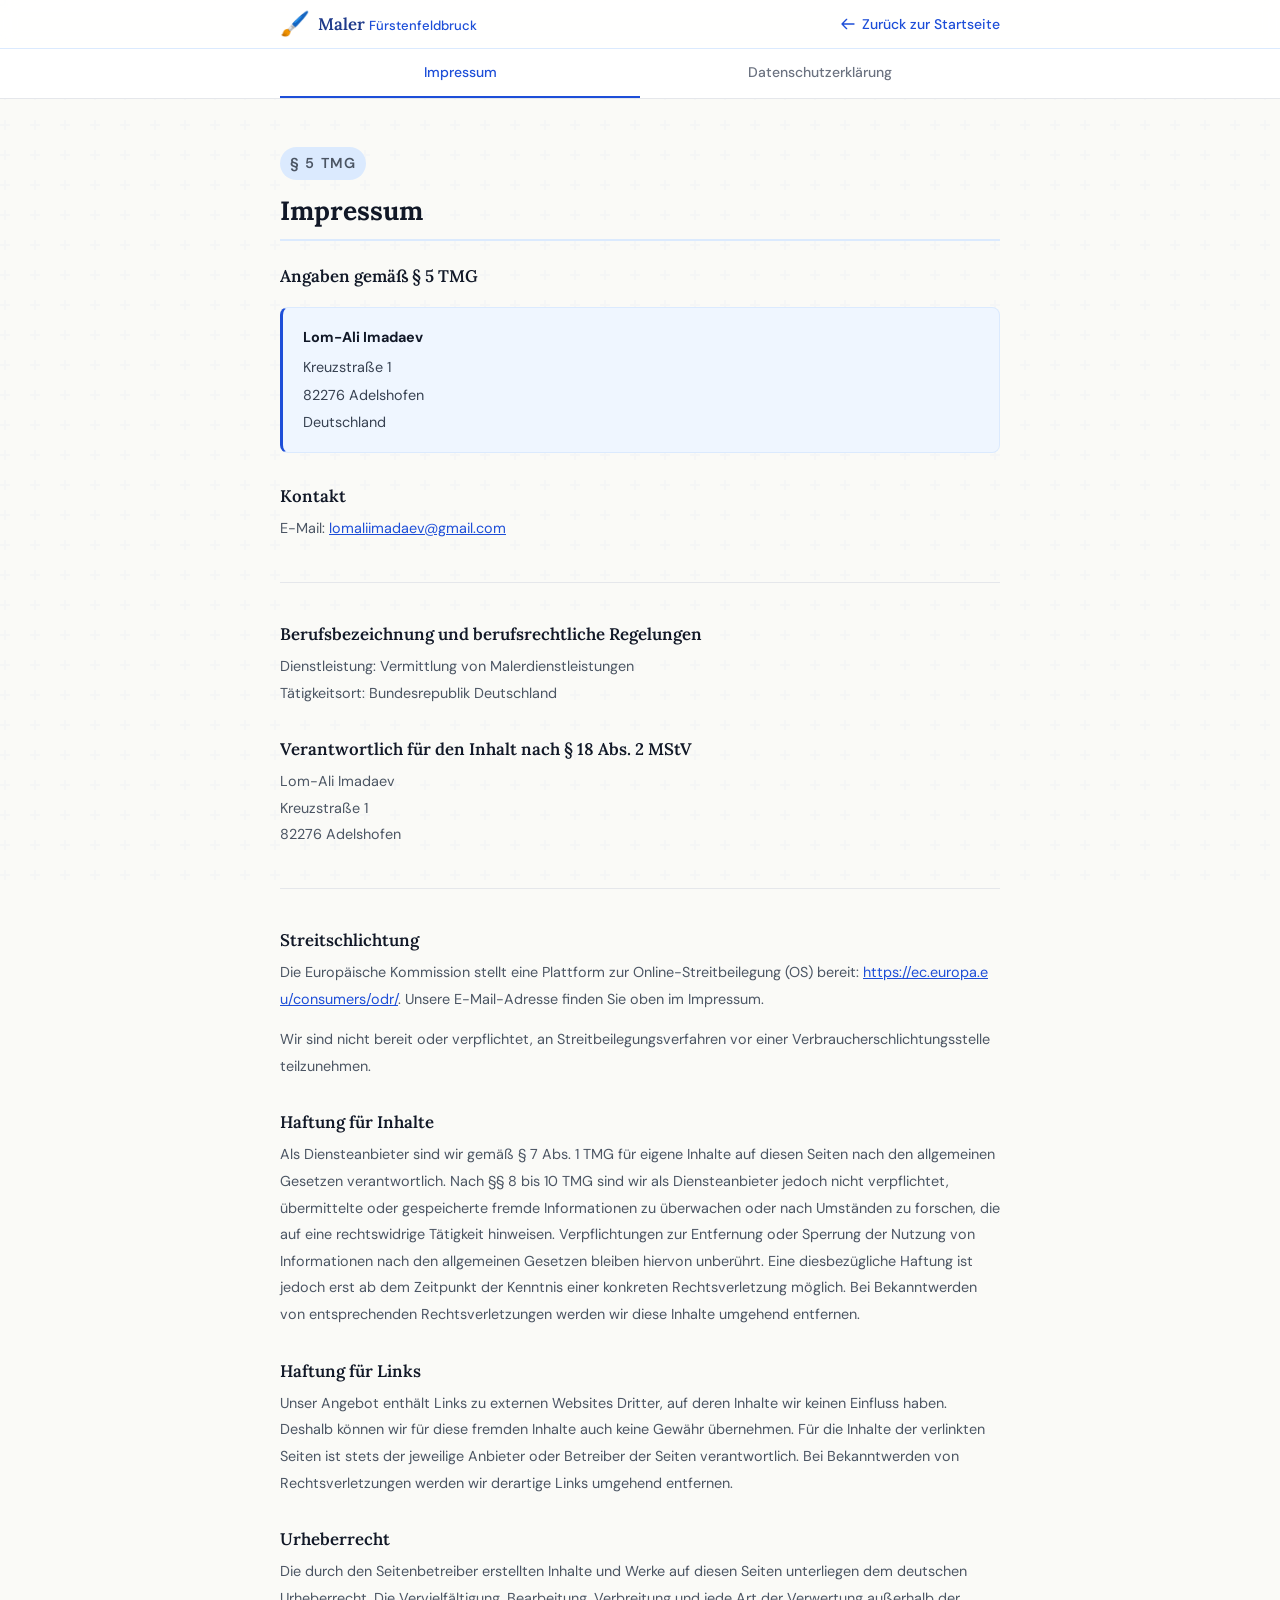
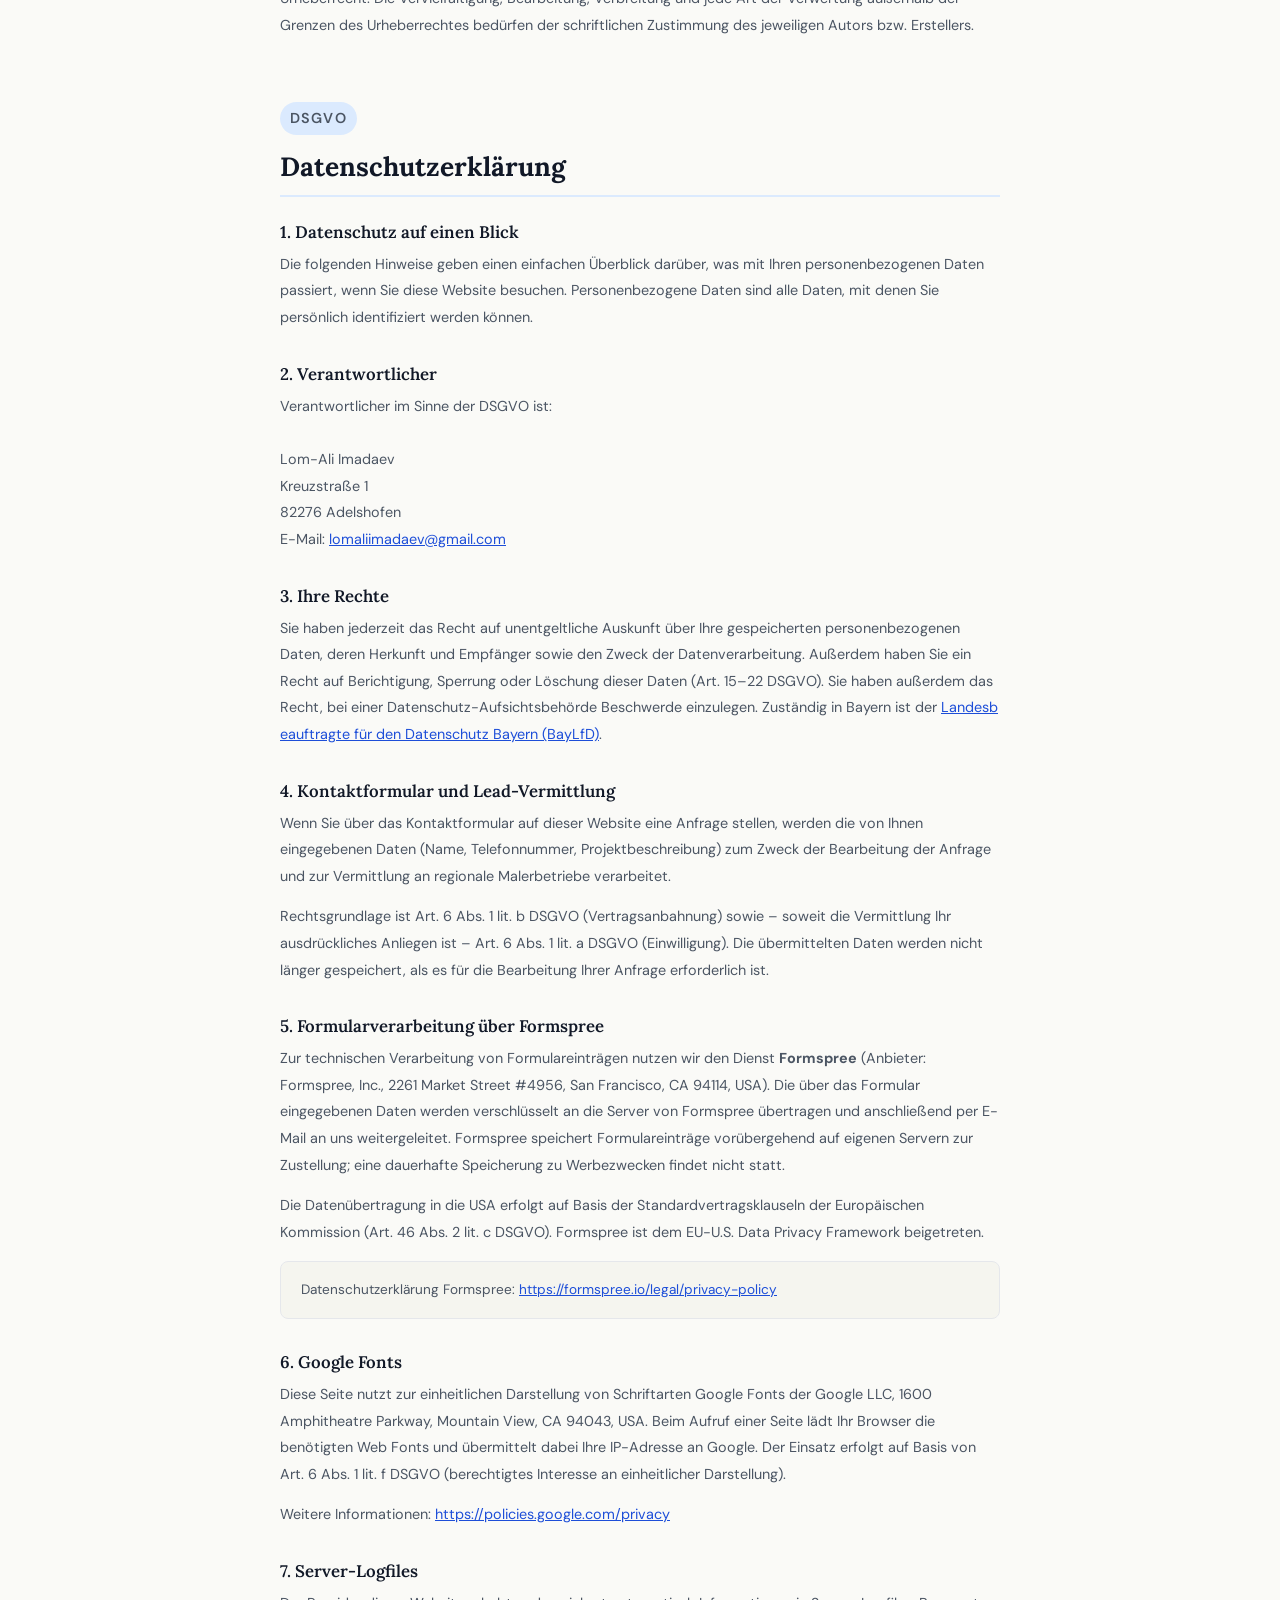
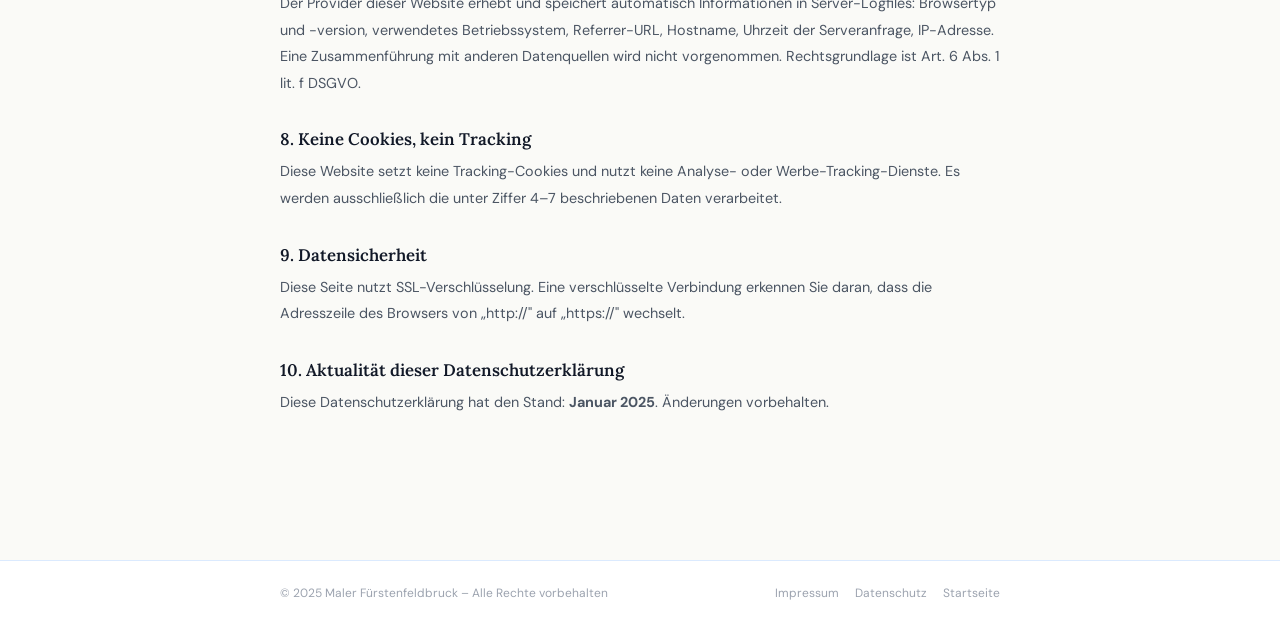
==== impressum-maler.html @ 642af94e "u" ====
<!doctype html>
<html lang="de">
  <head>
    <meta charset="UTF-8" />
    <meta name="viewport" content="width=device-width, initial-scale=1.0" />
    <title>Impressum &amp; Datenschutz – Maler Fürstenfeldbruck</title>
    <meta name="robots" content="noindex, follow" />
    <link rel="preconnect" href="https://fonts.googleapis.com" />
    <link rel="preconnect" href="https://fonts.gstatic.com" crossorigin />
    <link
      href="https://fonts.googleapis.com/css2?family=Lora:wght@500;600;700&family=DM+Sans:wght@400;500;600&display=swap"
      rel="stylesheet"
    />

    <style>
      *,
      *::before,
      *::after {
        box-sizing: border-box;
        margin: 0;
        padding: 0;
      }
      html {
        scroll-behavior: smooth;
      }

      :root {
        --blue: #1d4ed8;
        --blue-dark: #1e3a8a;
        --sky-50: #eff6ff;
        --sky-100: #dbeafe;
        --sky-200: #bfdbfe;
        --warm-50: #fafaf7;
        --warm-100: #f5f5ef;
        --gray-900: #111827;
        --gray-800: #1f2937;
        --gray-700: #374151;
        --gray-600: #4b5563;
        --gray-500: #6b7280;
        --gray-400: #9ca3af;
        --gray-200: #e5e7eb;
      }

      body {
        font-family: "DM Sans", sans-serif;
        background: var(--warm-50);
        color: var(--gray-800);
        -webkit-font-smoothing: antialiased;
      }

      body::before {
        content: "";
        position: fixed;
        inset: 0;
        pointer-events: none;
        z-index: 0;
        background-image: url("data:image/svg+xml,%3Csvg width='60' height='60' viewBox='0 0 60 60' xmlns='http://www.w3.org/2000/svg'%3E%3Cg fill='none' fill-rule='evenodd'%3E%3Cg fill='%231d4ed8' fill-opacity='0.025'%3E%3Cpath d='M36 34v-4h-2v4h-4v2h4v4h2v-4h4v-2h-4zm0-30V0h-2v4h-4v2h4v4h2V6h4V4h-4zM6 34v-4H4v4H0v2h4v4h2v-4h4v-2H6zM6 4V0H4v4H0v2h4v4h2V6h4V4H6z'/%3E%3C/g%3E%3C/g%3E%3C/svg%3E");
      }

      .wrap {
        width: 100%;
        max-width: 760px;
        margin-inline: auto;
        padding-inline: 1.25rem;
      }

      /* HEADER */
      .hdr {
        position: sticky;
        top: 0;
        z-index: 20;
        background: rgba(255, 255, 255, 0.88);
        backdrop-filter: blur(8px);
        border-bottom: 1px solid var(--sky-100);
      }
      .hdr-inner {
        display: flex;
        align-items: center;
        justify-content: space-between;
        padding-block: 0.75rem;
      }
      .logo {
        display: flex;
        align-items: center;
        gap: 0.5rem;
        text-decoration: none;
      }
      .logo-icon {
        font-size: 1.5rem;
        line-height: 1;
      }
      .logo-text {
        font-family: "Lora", serif;
        font-weight: 600;
        color: var(--blue-dark);
        font-size: 1.05rem;
      }
      .logo-sub {
        font-family: "DM Sans", sans-serif;
        font-weight: 500;
        color: var(--blue);
        font-size: 0.82rem;
        margin-left: 0.25rem;
        display: none;
      }
      @media (min-width: 540px) {
        .logo-sub {
          display: inline;
        }
      }
      .back-btn {
        display: inline-flex;
        align-items: center;
        gap: 0.4rem;
        font-size: 0.875rem;
        font-weight: 500;
        color: var(--blue);
        text-decoration: none;
        transition: color 0.2s;
      }
      .back-btn:hover {
        color: var(--blue-dark);
      }
      .back-btn svg {
        width: 1rem;
        height: 1rem;
        stroke: currentColor;
        fill: none;
        stroke-width: 2;
        flex-shrink: 0;
      }

      /* PAGE NAV */
      .page-nav {
        background: #fff;
        border-bottom: 1px solid var(--gray-200);
        position: relative;
        z-index: 1;
      }
      .page-nav-inner {
        display: flex;
      }
      .page-nav a {
        flex: 1;
        text-align: center;
        padding: 0.9rem 1rem;
        font-size: 0.875rem;
        font-weight: 500;
        color: var(--gray-500);
        text-decoration: none;
        border-bottom: 2px solid transparent;
        transition:
          color 0.2s,
          border-color 0.2s;
      }
      .page-nav a:hover {
        color: var(--blue);
      }
      .page-nav a.active {
        color: var(--blue);
        border-bottom-color: var(--blue);
      }

      /* CONTENT */
      .content {
        position: relative;
        z-index: 1;
        padding-block: 3rem 5rem;
      }
      .legal-section {
        margin-bottom: 4rem;
        scroll-margin-top: 5rem;
      }

      .section-title {
        font-family: "Lora", serif;
        font-weight: 700;
        font-size: 1.65rem;
        color: var(--gray-900);
        margin-bottom: 0.35rem;
        padding-bottom: 0.75rem;
        border-bottom: 2px solid var(--sky-100);
      }
      .section-badge {
        display: inline-block;
        background: var(--sky-100);
        color: var(--blue-dark);
        font-size: 0.68rem;
        font-weight: 600;
        text-transform: uppercase;
        letter-spacing: 0.09em;
        padding: 0.2rem 0.6rem;
        border-radius: 999px;
        margin-bottom: 0.75rem;
      }

      .legal-section h3 {
        font-family: "Lora", serif;
        font-size: 1.05rem;
        font-weight: 600;
        color: var(--gray-900);
        margin-top: 2rem;
        margin-bottom: 0.5rem;
      }
      .legal-section h3:first-of-type {
        margin-top: 1.5rem;
      }
      .legal-section p {
        font-size: 0.9rem;
        line-height: 1.85;
        color: var(--gray-600);
        margin-bottom: 0.85rem;
      }
      .legal-section p:last-child {
        margin-bottom: 0;
      }
      .legal-section a {
        color: var(--blue);
        text-decoration: underline;
        word-break: break-all;
      }
      .legal-section a:hover {
        color: var(--blue-dark);
      }

      .address-block {
        background: var(--sky-50);
        border: 1px solid var(--sky-100);
        border-left: 3px solid var(--blue);
        border-radius: 0.5rem;
        padding: 1rem 1.25rem;
        font-size: 0.9rem;
        line-height: 1.9;
        color: var(--gray-700);
        margin-top: 1.25rem;
        margin-bottom: 1.5rem;
      }
      .address-block strong {
        color: var(--gray-900);
        display: block;
        margin-bottom: 0.15rem;
      }

      .info-box {
        background: var(--warm-100);
        border: 1px solid var(--gray-200);
        border-radius: 0.5rem;
        padding: 1rem 1.25rem;
        font-size: 0.85rem;
        line-height: 1.75;
        color: var(--gray-600);
        margin-top: 1rem;
        margin-bottom: 1rem;
      }
      .divider {
        border: none;
        border-top: 1px solid var(--gray-200);
        margin-block: 2.5rem;
      }

      /* FOOTER */
      .ftr {
        background: #fff;
        border-top: 1px solid var(--sky-100);
        padding-block: 1.5rem;
        position: relative;
        z-index: 1;
      }
      .ftr-inner {
        display: flex;
        flex-direction: column;
        align-items: center;
        gap: 0.5rem;
        font-size: 0.75rem;
        color: var(--gray-400);
      }
      @media (min-width: 540px) {
        .ftr-inner {
          flex-direction: row;
          justify-content: space-between;
        }
      }
      .ftr-links {
        display: flex;
        gap: 1rem;
      }
      .ftr-links a {
        color: inherit;
        text-decoration: none;
      }
      .ftr-links a:hover {
        color: var(--gray-600);
      }

      /* BACK TO TOP */
      .to-top {
        position: fixed;
        bottom: 1.5rem;
        right: 1.25rem;
        z-index: 40;
        width: 2.75rem;
        height: 2.75rem;
        border-radius: 50%;
        background: var(--blue);
        color: #fff;
        border: none;
        cursor: pointer;
        display: flex;
        align-items: center;
        justify-content: center;
        box-shadow: 0 4px 16px rgba(29, 78, 216, 0.35);
        opacity: 0;
        pointer-events: none;
        transition:
          opacity 0.25s,
          transform 0.2s;
      }
      .to-top.show {
        opacity: 1;
        pointer-events: auto;
      }
      .to-top:hover {
        transform: translateY(-2px);
      }
      .to-top svg {
        width: 1.1rem;
        height: 1.1rem;
        stroke: currentColor;
        fill: none;
        stroke-width: 2.5;
      }
    </style>
  </head>

  <body>
    <header class="hdr">
      <div class="wrap">
        <div class="hdr-inner">
          <a
            href="maler-ffb.html"
            class="logo"
            aria-label="Zurück zur Startseite"
          >
            <span class="logo-icon" aria-hidden="true">🖌️</span>
            <span class="logo-text"
              >Maler<span class="logo-sub">Fürstenfeldbruck</span></span
            >
          </a>
          <a href="maler-ffb.html" class="back-btn">
            <svg viewBox="0 0 24 24" aria-hidden="true">
              <path
                stroke-linecap="round"
                stroke-linejoin="round"
                d="M10 19l-7-7m0 0l7-7m-7 7h18"
              />
            </svg>
            Zurück zur Startseite
          </a>
        </div>
      </div>
    </header>

    <nav class="page-nav" aria-label="Seitennavigation">
      <div class="wrap">
        <div class="page-nav-inner">
          <a href="#impressum" id="tab-impressum">Impressum</a>
          <a href="#datenschutz" id="tab-datenschutz">Datenschutzerklärung</a>
        </div>
      </div>
    </nav>

    <main>
      <div class="content">
        <div class="wrap">
          <!-- IMPRESSUM -->
          <section
            class="legal-section"
            id="impressum"
            aria-labelledby="impressum-heading"
          >
            <p class="section-badge">§ 5 TMG</p>
            <h1 class="section-title" id="impressum-heading">Impressum</h1>

            <h3>Angaben gemäß § 5 TMG</h3>
            <div class="address-block">
              <strong>Lom-Ali Imadaev</strong>
              Kreuzstraße 1<br />
              82276 Adelshofen<br />
              Deutschland
            </div>

            <h3>Kontakt</h3>
            <p>
              E-Mail:
              <a href="mailto:[lomaliimadaev@gmail.com]"
                >lomaliimadaev@gmail.com</a
              >
            </p>

            <hr class="divider" />

            <h3>Berufsbezeichnung und berufsrechtliche Regelungen</h3>
            <p>
              Dienstleistung: Vermittlung von Malerdienstleistungen<br />Tätigkeitsort:
              Bundesrepublik Deutschland
            </p>

            <h3>Verantwortlich für den Inhalt nach § 18 Abs. 2 MStV</h3>
            <p>
              Lom-Ali Imadaev<br />Kreuzstraße 1<br />82276
              Adelshofen
            </p>

            <hr class="divider" />

            <h3>Streitschlichtung</h3>
            <p>
              Die Europäische Kommission stellt eine Plattform zur
              Online-Streitbeilegung (OS) bereit:
              <a
                href="https://ec.europa.eu/consumers/odr/"
                target="_blank"
                rel="noopener noreferrer"
                >https://ec.europa.eu/consumers/odr/</a
              >. Unsere E-Mail-Adresse finden Sie oben im Impressum.
            </p>
            <p>
              Wir sind nicht bereit oder verpflichtet, an
              Streitbeilegungsverfahren vor einer Verbraucherschlichtungsstelle
              teilzunehmen.
            </p>

            <h3>Haftung für Inhalte</h3>
            <p>
              Als Diensteanbieter sind wir gemäß § 7 Abs. 1 TMG für eigene
              Inhalte auf diesen Seiten nach den allgemeinen Gesetzen
              verantwortlich. Nach §§ 8 bis 10 TMG sind wir als Diensteanbieter
              jedoch nicht verpflichtet, übermittelte oder gespeicherte fremde
              Informationen zu überwachen oder nach Umständen zu forschen, die
              auf eine rechtswidrige Tätigkeit hinweisen. Verpflichtungen zur
              Entfernung oder Sperrung der Nutzung von Informationen nach den
              allgemeinen Gesetzen bleiben hiervon unberührt. Eine
              diesbezügliche Haftung ist jedoch erst ab dem Zeitpunkt der
              Kenntnis einer konkreten Rechtsverletzung möglich. Bei
              Bekanntwerden von entsprechenden Rechtsverletzungen werden wir
              diese Inhalte umgehend entfernen.
            </p>

            <h3>Haftung für Links</h3>
            <p>
              Unser Angebot enthält Links zu externen Websites Dritter, auf
              deren Inhalte wir keinen Einfluss haben. Deshalb können wir für
              diese fremden Inhalte auch keine Gewähr übernehmen. Für die
              Inhalte der verlinkten Seiten ist stets der jeweilige Anbieter
              oder Betreiber der Seiten verantwortlich. Bei Bekanntwerden von
              Rechtsverletzungen werden wir derartige Links umgehend entfernen.
            </p>

            <h3>Urheberrecht</h3>
            <p>
              Die durch den Seitenbetreiber erstellten Inhalte und Werke auf
              diesen Seiten unterliegen dem deutschen Urheberrecht. Die
              Vervielfältigung, Bearbeitung, Verbreitung und jede Art der
              Verwertung außerhalb der Grenzen des Urheberrechtes bedürfen der
              schriftlichen Zustimmung des jeweiligen Autors bzw. Erstellers.
            </p>
          </section>

          <!-- DATENSCHUTZ -->
          <section
            class="legal-section"
            id="datenschutz"
            aria-labelledby="datenschutz-heading"
          >
            <p class="section-badge">DSGVO</p>
            <h2 class="section-title" id="datenschutz-heading">
              Datenschutzerklärung
            </h2>

            <h3>1. Datenschutz auf einen Blick</h3>
            <p>
              Die folgenden Hinweise geben einen einfachen Überblick darüber,
              was mit Ihren personenbezogenen Daten passiert, wenn Sie diese
              Website besuchen. Personenbezogene Daten sind alle Daten, mit
              denen Sie persönlich identifiziert werden können.
            </p>

            <h3>2. Verantwortlicher</h3>
            <p>
              Verantwortlicher im Sinne der DSGVO ist:<br /><br />
              Lom-Ali Imadaev<br />
              Kreuzstraße 1<br />
              82276 Adelshofen<br />
              E-Mail:
              <a href="mailto:[lomaliimadaev@gmail.com]"
                >lomaliimadaev@gmail.com</a
              >
            </p>

            <h3>3. Ihre Rechte</h3>
            <p>
              Sie haben jederzeit das Recht auf unentgeltliche Auskunft über
              Ihre gespeicherten personenbezogenen Daten, deren Herkunft und
              Empfänger sowie den Zweck der Datenverarbeitung. Außerdem haben
              Sie ein Recht auf Berichtigung, Sperrung oder Löschung dieser
              Daten (Art. 15–22 DSGVO). Sie haben außerdem das Recht, bei einer
              Datenschutz-Aufsichtsbehörde Beschwerde einzulegen. Zuständig in
              Bayern ist der
              <a
                href="https://www.datenschutz-bayern.de"
                target="_blank"
                rel="noopener noreferrer"
                >Landesbeauftragte für den Datenschutz Bayern (BayLfD)</a
              >.
            </p>

            <h3>4. Kontaktformular und Lead-Vermittlung</h3>
            <p>
              Wenn Sie über das Kontaktformular auf dieser Website eine Anfrage
              stellen, werden die von Ihnen eingegebenen Daten (Name,
              Telefonnummer, Projektbeschreibung) zum Zweck der Bearbeitung der
              Anfrage und zur Vermittlung an regionale Malerbetriebe
              verarbeitet.
            </p>
            <p>
              Rechtsgrundlage ist Art. 6 Abs. 1 lit. b DSGVO (Vertragsanbahnung)
              sowie – soweit die Vermittlung Ihr ausdrückliches Anliegen ist –
              Art. 6 Abs. 1 lit. a DSGVO (Einwilligung). Die übermittelten Daten
              werden nicht länger gespeichert, als es für die Bearbeitung Ihrer
              Anfrage erforderlich ist.
            </p>

            <h3>5. Formularverarbeitung über Formspree</h3>
            <p>
              Zur technischen Verarbeitung von Formulareinträgen nutzen wir den
              Dienst <strong>Formspree</strong> (Anbieter: Formspree, Inc., 2261
              Market Street #4956, San Francisco, CA 94114, USA). Die über das
              Formular eingegebenen Daten werden verschlüsselt an die Server von
              Formspree übertragen und anschließend per E-Mail an uns
              weitergeleitet. Formspree speichert Formulareinträge vorübergehend
              auf eigenen Servern zur Zustellung; eine dauerhafte Speicherung zu
              Werbezwecken findet nicht statt.
            </p>
            <p>
              Die Datenübertragung in die USA erfolgt auf Basis der
              Standardvertragsklauseln der Europäischen Kommission (Art. 46 Abs.
              2 lit. c DSGVO). Formspree ist dem EU-U.S. Data Privacy Framework
              beigetreten.
            </p>
            <div class="info-box">
              Datenschutzerklärung Formspree:
              <a
                href="https://formspree.io/legal/privacy-policy"
                target="_blank"
                rel="noopener noreferrer"
                >https://formspree.io/legal/privacy-policy</a
              >
            </div>

            <h3>6. Google Fonts</h3>
            <p>
              Diese Seite nutzt zur einheitlichen Darstellung von Schriftarten
              Google Fonts der Google LLC, 1600 Amphitheatre Parkway, Mountain
              View, CA 94043, USA. Beim Aufruf einer Seite lädt Ihr Browser die
              benötigten Web Fonts und übermittelt dabei Ihre IP-Adresse an
              Google. Der Einsatz erfolgt auf Basis von Art. 6 Abs. 1 lit. f
              DSGVO (berechtigtes Interesse an einheitlicher Darstellung).
            </p>
            <p>
              Weitere Informationen:
              <a
                href="https://policies.google.com/privacy"
                target="_blank"
                rel="noopener noreferrer"
                >https://policies.google.com/privacy</a
              >
            </p>

            <h3>7. Server-Logfiles</h3>
            <p>
              Der Provider dieser Website erhebt und speichert automatisch
              Informationen in Server-Logfiles: Browsertyp und -version,
              verwendetes Betriebssystem, Referrer-URL, Hostname, Uhrzeit der
              Serveranfrage, IP-Adresse. Eine Zusammenführung mit anderen
              Datenquellen wird nicht vorgenommen. Rechtsgrundlage ist Art. 6
              Abs. 1 lit. f DSGVO.
            </p>

            <h3>8. Keine Cookies, kein Tracking</h3>
            <p>
              Diese Website setzt keine Tracking-Cookies und nutzt keine
              Analyse- oder Werbe-Tracking-Dienste. Es werden ausschließlich die
              unter Ziffer 4–7 beschriebenen Daten verarbeitet.
            </p>

            <h3>9. Datensicherheit</h3>
            <p>
              Diese Seite nutzt SSL-Verschlüsselung. Eine verschlüsselte
              Verbindung erkennen Sie daran, dass die Adresszeile des Browsers
              von „http://" auf „https://" wechselt.
            </p>

            <h3>10. Aktualität dieser Datenschutzerklärung</h3>
            <p>
              Diese Datenschutzerklärung hat den Stand:
              <strong>Januar 2025</strong>. Änderungen vorbehalten.
            </p>
          </section>
        </div>
      </div>
    </main>

    <footer class="ftr">
      <div class="wrap">
        <div class="ftr-inner">
          <span
            >&#169; 2025 Maler Fürstenfeldbruck &#8211; Alle Rechte
            vorbehalten</span
          >
          <nav class="ftr-links" aria-label="Footer-Navigation">
            <a href="#impressum">Impressum</a>
            <a href="#datenschutz">Datenschutz</a>
            <a href="maler-ffb.html">Startseite</a>
          </nav>
        </div>
      </div>
    </footer>

    <button class="to-top" id="to-top" aria-label="Nach oben scrollen">
      <svg viewBox="0 0 24 24" aria-hidden="true">
        <path
          stroke-linecap="round"
          stroke-linejoin="round"
          d="M5 15l7-7 7 7"
        />
      </svg>
    </button>

    <script>
      (function () {
        var tabs = {
          impressum: document.getElementById("tab-impressum"),
          datenschutz: document.getElementById("tab-datenschutz"),
        };

        function updateTabs() {
          var scrollY = window.scrollY + 130;
          var dsTop = document.getElementById("datenschutz").offsetTop;
          var active = scrollY >= dsTop ? "datenschutz" : "impressum";
          Object.keys(tabs).forEach(function (k) {
            tabs[k].classList.toggle("active", k === active);
          });
        }
        window.addEventListener("scroll", updateTabs, { passive: true });
        updateTabs();

        var topBtn = document.getElementById("to-top");
        window.addEventListener(
          "scroll",
          function () {
            topBtn.classList.toggle("show", window.scrollY > 400);
          },
          { passive: true },
        );
        topBtn.addEventListener("click", function () {
          window.scrollTo({ top: 0, behavior: "smooth" });
        });

        document.querySelectorAll('a[href^="#"]').forEach(function (a) {
          a.addEventListener("click", function (e) {
            var target = document.querySelector(this.getAttribute("href"));
            if (!target) return;
            e.preventDefault();
            window.scrollTo({
              top: target.getBoundingClientRect().top + window.scrollY - 110,
              behavior: "smooth",
            });
          });
        });

        if (window.location.hash) {
          setTimeout(function () {
            var el = document.querySelector(window.location.hash);
            if (el)
              window.scrollTo({
                top: el.getBoundingClientRect().top + window.scrollY - 110,
                behavior: "smooth",
              });
          }, 120);
        }
      })();
    </script>
  </body>
</html>
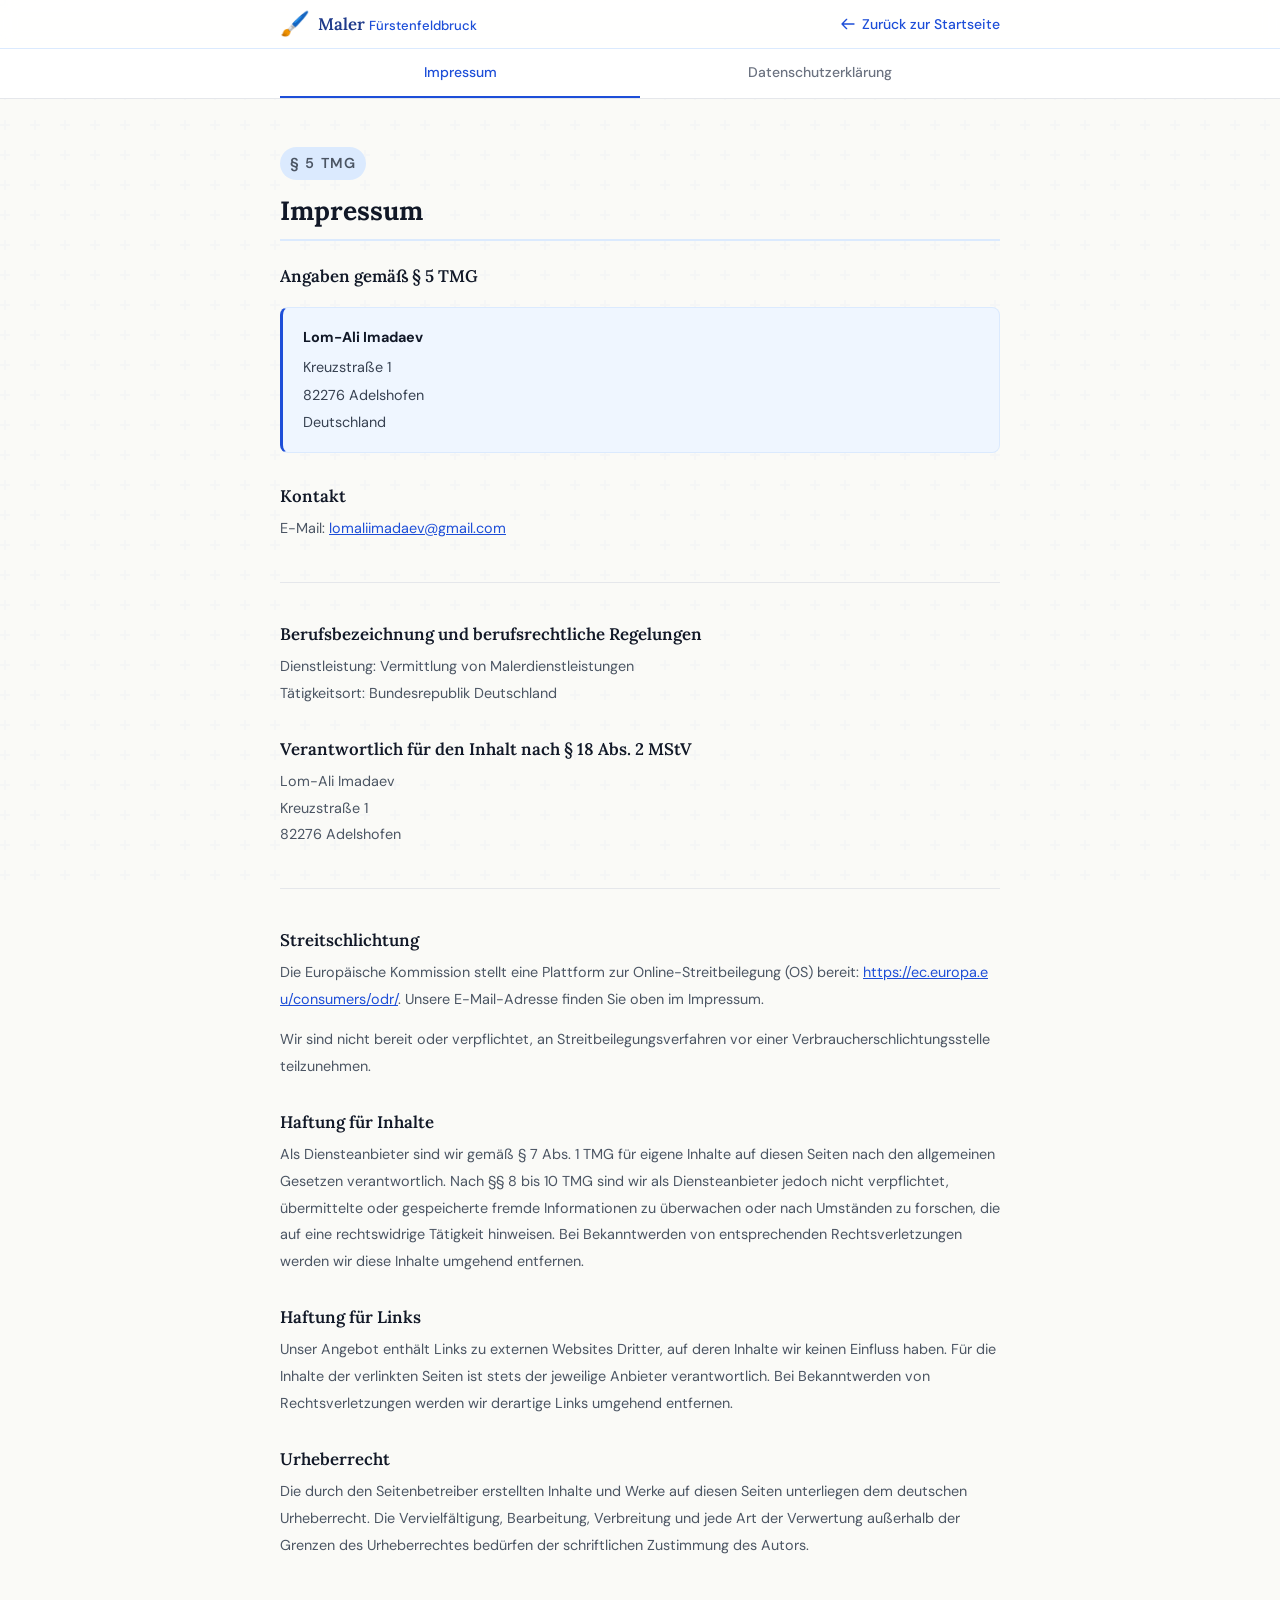
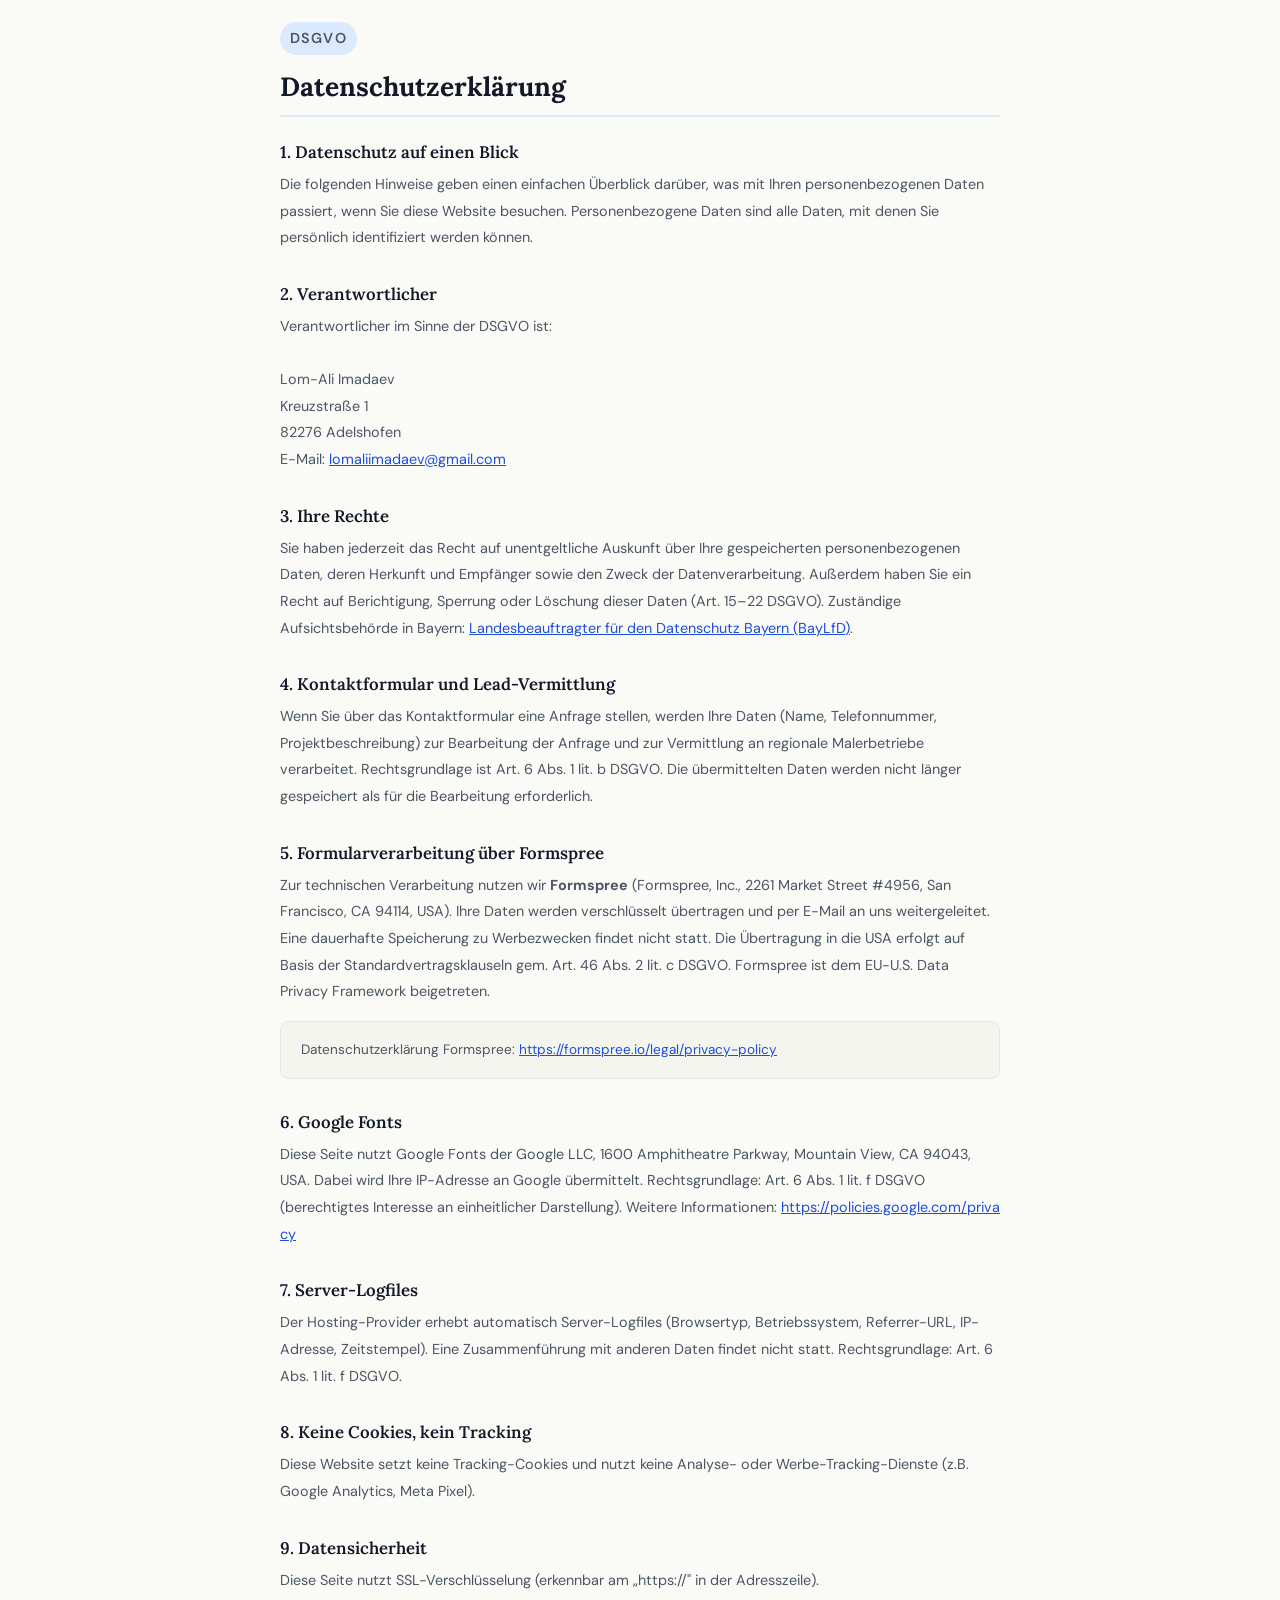
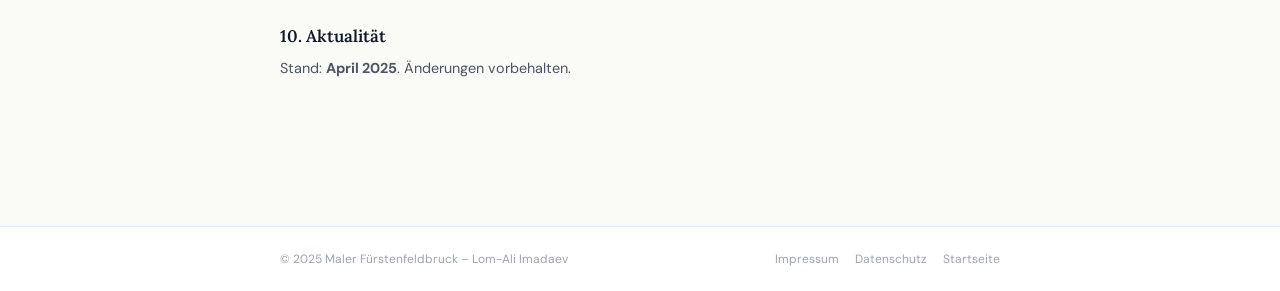
==== commit e0d7d4b8: "u" ====
--- a/impressum-maler.html
+++ b/impressum-maler.html
@@ -329,6 +329,12 @@
         fill: none;
         stroke-width: 2.5;
       }
+
+      a,
+      button,
+      input {
+        touch-action: manipulation;
+      }
     </style>
   </head>
 
@@ -336,11 +342,7 @@
     <header class="hdr">
       <div class="wrap">
         <div class="hdr-inner">
-          <a
-            href="maler-ffb.html"
-            class="logo"
-            aria-label="Zurück zur Startseite"
-          >
+          <a href="maler-ffb.html" class="logo" aria-label="Zur Startseite">
             <span class="logo-icon" aria-hidden="true">🖌️</span>
             <span class="logo-text"
               >Maler<span class="logo-sub">Fürstenfeldbruck</span></span
@@ -392,7 +394,7 @@
             <h3>Kontakt</h3>
             <p>
               E-Mail:
-              <a href="mailto:[lomaliimadaev@gmail.com]"
+              <a href="mailto:lomaliimadaev@gmail.com"
                 >lomaliimadaev@gmail.com</a
               >
             </p>
@@ -407,8 +409,9 @@
 
             <h3>Verantwortlich für den Inhalt nach § 18 Abs. 2 MStV</h3>
             <p>
-              Lom-Ali Imadaev<br />Kreuzstraße 1<br />82276
-              Adelshofen
+              Lom-Ali Imadaev<br />
+              Kreuzstraße 1<br />
+              82276 Adelshofen
             </p>
 
             <hr class="divider" />
@@ -437,23 +440,18 @@
               verantwortlich. Nach §§ 8 bis 10 TMG sind wir als Diensteanbieter
               jedoch nicht verpflichtet, übermittelte oder gespeicherte fremde
               Informationen zu überwachen oder nach Umständen zu forschen, die
-              auf eine rechtswidrige Tätigkeit hinweisen. Verpflichtungen zur
-              Entfernung oder Sperrung der Nutzung von Informationen nach den
-              allgemeinen Gesetzen bleiben hiervon unberührt. Eine
-              diesbezügliche Haftung ist jedoch erst ab dem Zeitpunkt der
-              Kenntnis einer konkreten Rechtsverletzung möglich. Bei
-              Bekanntwerden von entsprechenden Rechtsverletzungen werden wir
-              diese Inhalte umgehend entfernen.
+              auf eine rechtswidrige Tätigkeit hinweisen. Bei Bekanntwerden von
+              entsprechenden Rechtsverletzungen werden wir diese Inhalte
+              umgehend entfernen.
             </p>
 
             <h3>Haftung für Links</h3>
             <p>
               Unser Angebot enthält Links zu externen Websites Dritter, auf
-              deren Inhalte wir keinen Einfluss haben. Deshalb können wir für
-              diese fremden Inhalte auch keine Gewähr übernehmen. Für die
-              Inhalte der verlinkten Seiten ist stets der jeweilige Anbieter
-              oder Betreiber der Seiten verantwortlich. Bei Bekanntwerden von
-              Rechtsverletzungen werden wir derartige Links umgehend entfernen.
+              deren Inhalte wir keinen Einfluss haben. Für die Inhalte der
+              verlinkten Seiten ist stets der jeweilige Anbieter verantwortlich.
+              Bei Bekanntwerden von Rechtsverletzungen werden wir derartige
+              Links umgehend entfernen.
             </p>
 
             <h3>Urheberrecht</h3>
@@ -462,7 +460,7 @@
               diesen Seiten unterliegen dem deutschen Urheberrecht. Die
               Vervielfältigung, Bearbeitung, Verbreitung und jede Art der
               Verwertung außerhalb der Grenzen des Urheberrechtes bedürfen der
-              schriftlichen Zustimmung des jeweiligen Autors bzw. Erstellers.
+              schriftlichen Zustimmung des Autors.
             </p>
           </section>
 
@@ -492,7 +490,7 @@
               Kreuzstraße 1<br />
               82276 Adelshofen<br />
               E-Mail:
-              <a href="mailto:[lomaliimadaev@gmail.com]"
+              <a href="mailto:lomaliimadaev@gmail.com"
                 >lomaliimadaev@gmail.com</a
               >
             </p>
@@ -503,49 +501,35 @@
               Ihre gespeicherten personenbezogenen Daten, deren Herkunft und
               Empfänger sowie den Zweck der Datenverarbeitung. Außerdem haben
               Sie ein Recht auf Berichtigung, Sperrung oder Löschung dieser
-              Daten (Art. 15–22 DSGVO). Sie haben außerdem das Recht, bei einer
-              Datenschutz-Aufsichtsbehörde Beschwerde einzulegen. Zuständig in
-              Bayern ist der
+              Daten (Art. 15–22 DSGVO). Zuständige Aufsichtsbehörde in Bayern:
               <a
                 href="https://www.datenschutz-bayern.de"
                 target="_blank"
                 rel="noopener noreferrer"
-                >Landesbeauftragte für den Datenschutz Bayern (BayLfD)</a
+                >Landesbeauftragter für den Datenschutz Bayern (BayLfD)</a
               >.
             </p>
 
             <h3>4. Kontaktformular und Lead-Vermittlung</h3>
             <p>
-              Wenn Sie über das Kontaktformular auf dieser Website eine Anfrage
-              stellen, werden die von Ihnen eingegebenen Daten (Name,
-              Telefonnummer, Projektbeschreibung) zum Zweck der Bearbeitung der
-              Anfrage und zur Vermittlung an regionale Malerbetriebe
-              verarbeitet.
-            </p>
-            <p>
-              Rechtsgrundlage ist Art. 6 Abs. 1 lit. b DSGVO (Vertragsanbahnung)
-              sowie – soweit die Vermittlung Ihr ausdrückliches Anliegen ist –
-              Art. 6 Abs. 1 lit. a DSGVO (Einwilligung). Die übermittelten Daten
-              werden nicht länger gespeichert, als es für die Bearbeitung Ihrer
-              Anfrage erforderlich ist.
+              Wenn Sie über das Kontaktformular eine Anfrage stellen, werden
+              Ihre Daten (Name, Telefonnummer, Projektbeschreibung) zur
+              Bearbeitung der Anfrage und zur Vermittlung an regionale
+              Malerbetriebe verarbeitet. Rechtsgrundlage ist Art. 6 Abs. 1 lit.
+              b DSGVO. Die übermittelten Daten werden nicht länger gespeichert
+              als für die Bearbeitung erforderlich.
             </p>
 
             <h3>5. Formularverarbeitung über Formspree</h3>
             <p>
-              Zur technischen Verarbeitung von Formulareinträgen nutzen wir den
-              Dienst <strong>Formspree</strong> (Anbieter: Formspree, Inc., 2261
-              Market Street #4956, San Francisco, CA 94114, USA). Die über das
-              Formular eingegebenen Daten werden verschlüsselt an die Server von
-              Formspree übertragen und anschließend per E-Mail an uns
-              weitergeleitet. Formspree speichert Formulareinträge vorübergehend
-              auf eigenen Servern zur Zustellung; eine dauerhafte Speicherung zu
-              Werbezwecken findet nicht statt.
-            </p>
-            <p>
-              Die Datenübertragung in die USA erfolgt auf Basis der
-              Standardvertragsklauseln der Europäischen Kommission (Art. 46 Abs.
-              2 lit. c DSGVO). Formspree ist dem EU-U.S. Data Privacy Framework
-              beigetreten.
+              Zur technischen Verarbeitung nutzen wir
+              <strong>Formspree</strong> (Formspree, Inc., 2261 Market Street
+              #4956, San Francisco, CA 94114, USA). Ihre Daten werden
+              verschlüsselt übertragen und per E-Mail an uns weitergeleitet.
+              Eine dauerhafte Speicherung zu Werbezwecken findet nicht statt.
+              Die Übertragung in die USA erfolgt auf Basis der
+              Standardvertragsklauseln gem. Art. 46 Abs. 2 lit. c DSGVO.
+              Formspree ist dem EU-U.S. Data Privacy Framework beigetreten.
             </p>
             <div class="info-box">
               Datenschutzerklärung Formspree:
@@ -559,15 +543,11 @@
 
             <h3>6. Google Fonts</h3>
             <p>
-              Diese Seite nutzt zur einheitlichen Darstellung von Schriftarten
-              Google Fonts der Google LLC, 1600 Amphitheatre Parkway, Mountain
-              View, CA 94043, USA. Beim Aufruf einer Seite lädt Ihr Browser die
-              benötigten Web Fonts und übermittelt dabei Ihre IP-Adresse an
-              Google. Der Einsatz erfolgt auf Basis von Art. 6 Abs. 1 lit. f
-              DSGVO (berechtigtes Interesse an einheitlicher Darstellung).
-            </p>
-            <p>
-              Weitere Informationen:
+              Diese Seite nutzt Google Fonts der Google LLC, 1600 Amphitheatre
+              Parkway, Mountain View, CA 94043, USA. Dabei wird Ihre IP-Adresse
+              an Google übermittelt. Rechtsgrundlage: Art. 6 Abs. 1 lit. f DSGVO
+              (berechtigtes Interesse an einheitlicher Darstellung). Weitere
+              Informationen:
               <a
                 href="https://policies.google.com/privacy"
                 target="_blank"
@@ -578,33 +558,27 @@
 
             <h3>7. Server-Logfiles</h3>
             <p>
-              Der Provider dieser Website erhebt und speichert automatisch
-              Informationen in Server-Logfiles: Browsertyp und -version,
-              verwendetes Betriebssystem, Referrer-URL, Hostname, Uhrzeit der
-              Serveranfrage, IP-Adresse. Eine Zusammenführung mit anderen
-              Datenquellen wird nicht vorgenommen. Rechtsgrundlage ist Art. 6
-              Abs. 1 lit. f DSGVO.
+              Der Hosting-Provider erhebt automatisch Server-Logfiles
+              (Browsertyp, Betriebssystem, Referrer-URL, IP-Adresse,
+              Zeitstempel). Eine Zusammenführung mit anderen Daten findet nicht
+              statt. Rechtsgrundlage: Art. 6 Abs. 1 lit. f DSGVO.
             </p>
 
             <h3>8. Keine Cookies, kein Tracking</h3>
             <p>
               Diese Website setzt keine Tracking-Cookies und nutzt keine
-              Analyse- oder Werbe-Tracking-Dienste. Es werden ausschließlich die
-              unter Ziffer 4–7 beschriebenen Daten verarbeitet.
+              Analyse- oder Werbe-Tracking-Dienste (z.B. Google Analytics, Meta
+              Pixel).
             </p>
 
             <h3>9. Datensicherheit</h3>
             <p>
-              Diese Seite nutzt SSL-Verschlüsselung. Eine verschlüsselte
-              Verbindung erkennen Sie daran, dass die Adresszeile des Browsers
-              von „http://" auf „https://" wechselt.
-            </p>
-
-            <h3>10. Aktualität dieser Datenschutzerklärung</h3>
-            <p>
-              Diese Datenschutzerklärung hat den Stand:
-              <strong>Januar 2025</strong>. Änderungen vorbehalten.
-            </p>
+              Diese Seite nutzt SSL-Verschlüsselung (erkennbar am „https://" in
+              der Adresszeile).
+            </p>
+
+            <h3>10. Aktualität</h3>
+            <p>Stand: <strong>April 2025</strong>. Änderungen vorbehalten.</p>
           </section>
         </div>
       </div>
@@ -614,10 +588,9 @@
       <div class="wrap">
         <div class="ftr-inner">
           <span
-            >&#169; 2025 Maler Fürstenfeldbruck &#8211; Alle Rechte
-            vorbehalten</span
+            >&#169; 2025 Maler Fürstenfeldbruck &#8211; Lom-Ali Imadaev</span
           >
-          <nav class="ftr-links" aria-label="Footer-Navigation">
+          <nav class="ftr-links" aria-label="Footer">
             <a href="#impressum">Impressum</a>
             <a href="#datenschutz">Datenschutz</a>
             <a href="maler-ffb.html">Startseite</a>
@@ -644,9 +617,11 @@
         };
 
         function updateTabs() {
-          var scrollY = window.scrollY + 130;
-          var dsTop = document.getElementById("datenschutz").offsetTop;
-          var active = scrollY >= dsTop ? "datenschutz" : "impressum";
+          var active =
+            window.scrollY + 130 >=
+            document.getElementById("datenschutz").offsetTop
+              ? "datenschutz"
+              : "impressum";
           Object.keys(tabs).forEach(function (k) {
             tabs[k].classList.toggle("active", k === active);
           });
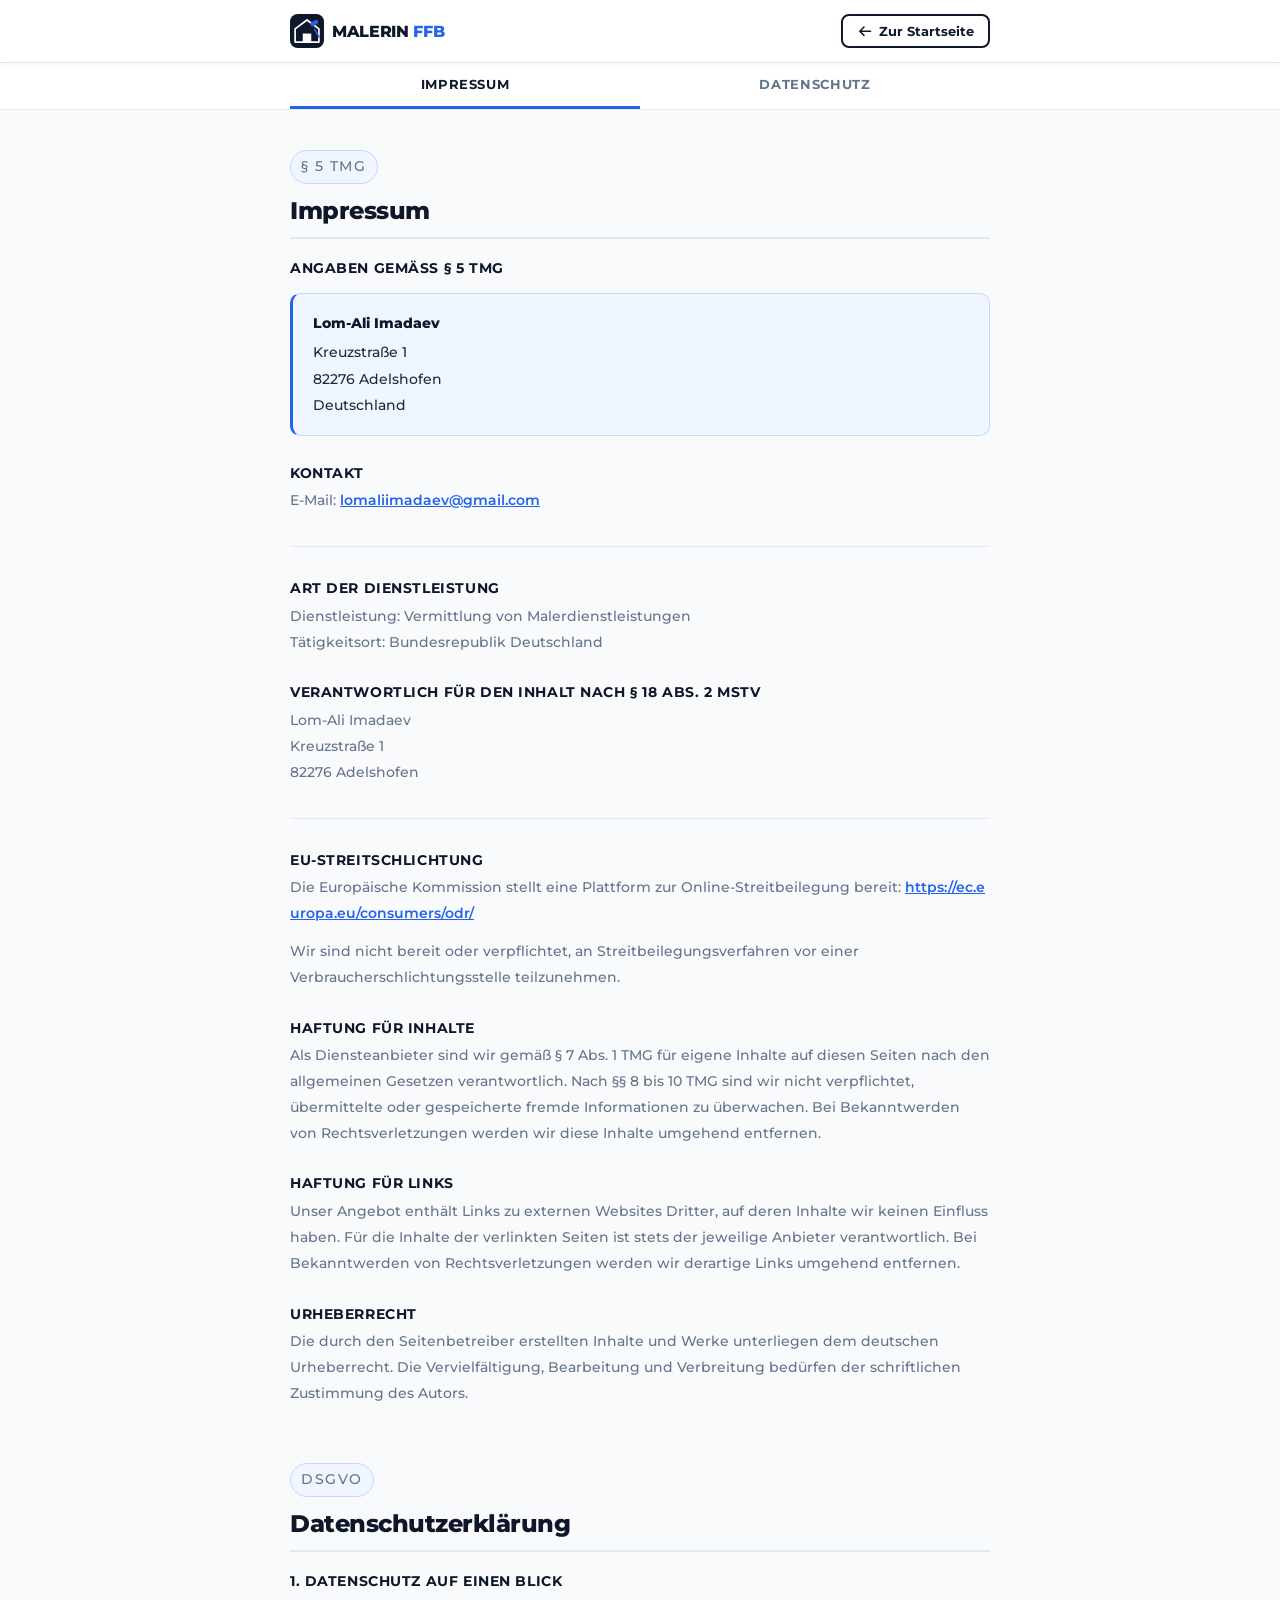
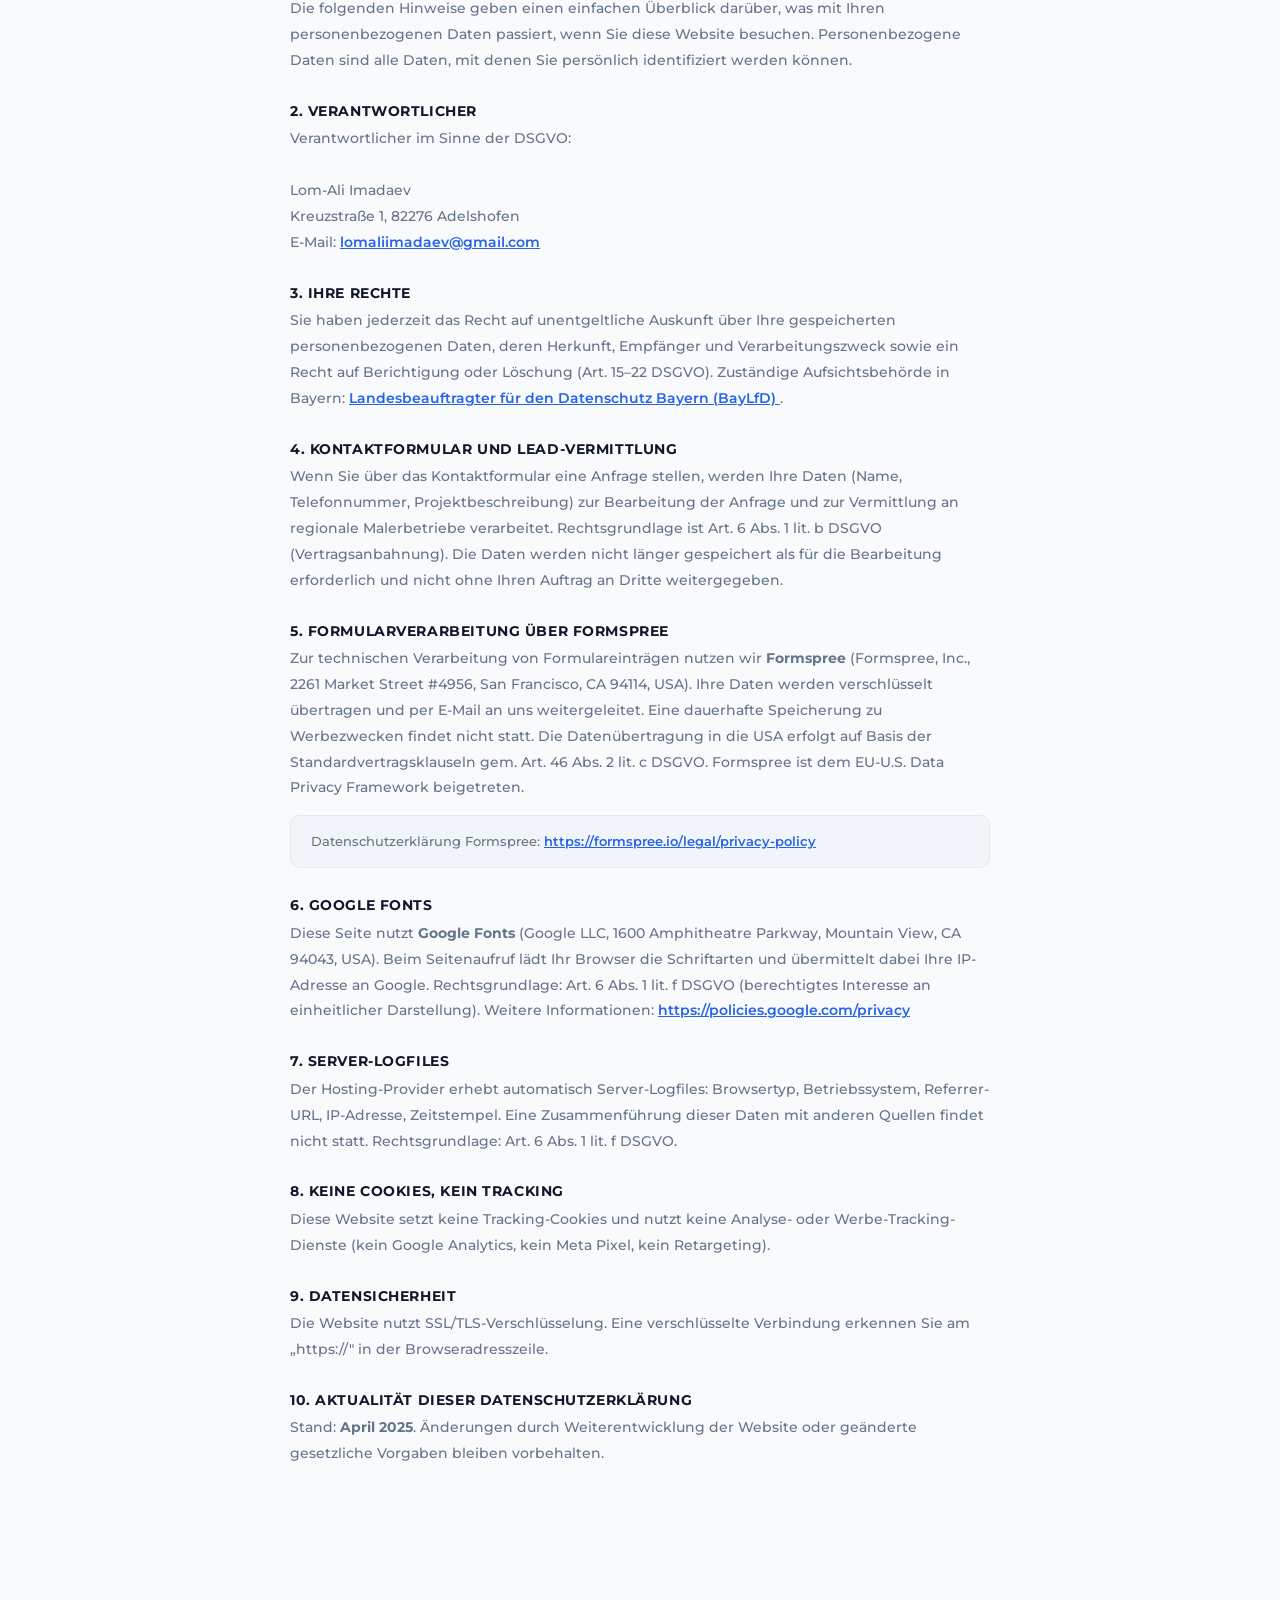
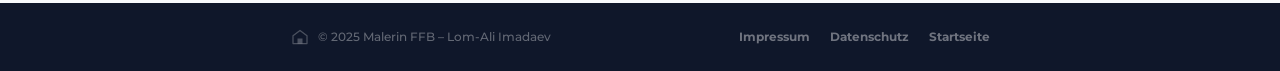
==== commit b3b60878: "u" ====
--- a/impressum-maler.html
+++ b/impressum-maler.html
@@ -2,17 +2,27 @@
 <html lang="de">
   <head>
     <meta charset="UTF-8" />
-    <meta name="viewport" content="width=device-width, initial-scale=1.0" />
-    <title>Impressum &amp; Datenschutz – Maler Fürstenfeldbruck</title>
+    <meta
+      name="viewport"
+      content="width=device-width, initial-scale=1.0, maximum-scale=1.0"
+    />
+    <title>Impressum &amp; Datenschutz – Malerin FFB</title>
     <meta name="robots" content="noindex, follow" />
+    <link
+      rel="icon"
+      type="image/svg+xml"
+      href="data:image/svg+xml,%3Csvg xmlns='http://www.w3.org/2000/svg' viewBox='0 0 64 64'%3E%3Crect width='64' height='64' rx='12' fill='%230F172A'/%3E%3Cpolygon points='32,8 56,28 56,56 8,56 8,28' fill='none' stroke='white' stroke-width='3.5' stroke-linejoin='round'/%3E%3Crect x='24' y='38' width='16' height='18' fill='white'/%3E%3Cellipse cx='44' cy='26' rx='10' ry='5' fill='%232563EB' transform='rotate(-35,44,26)'/%3E%3Crect x='38' y='30' width='4' height='14' rx='2' fill='%230F172A' transform='rotate(-35,40,37)'/%3E%3C/svg%3E"
+    />
+    <meta name="theme-color" content="#0F172A" />
     <link rel="preconnect" href="https://fonts.googleapis.com" />
     <link rel="preconnect" href="https://fonts.gstatic.com" crossorigin />
     <link
-      href="https://fonts.googleapis.com/css2?family=Lora:wght@500;600;700&family=DM+Sans:wght@400;500;600&display=swap"
+      href="https://fonts.googleapis.com/css2?family=Montserrat:wght@400;500;600;700;800&display=swap"
       rel="stylesheet"
     />
 
     <style>
+      /* ─── Reset ─────────────────────────────── */
       *,
       *::before,
       *::after {
@@ -22,118 +32,133 @@
       }
       html {
         scroll-behavior: smooth;
+        -webkit-text-size-adjust: 100%;
       }
 
       :root {
-        --blue: #1d4ed8;
-        --blue-dark: #1e3a8a;
-        --sky-50: #eff6ff;
-        --sky-100: #dbeafe;
-        --sky-200: #bfdbfe;
-        --warm-50: #fafaf7;
-        --warm-100: #f5f5ef;
-        --gray-900: #111827;
-        --gray-800: #1f2937;
-        --gray-700: #374151;
-        --gray-600: #4b5563;
-        --gray-500: #6b7280;
-        --gray-400: #9ca3af;
-        --gray-200: #e5e7eb;
+        --navy: #0f172a;
+        --blue: #2563eb;
+        --blue-h: #1d4ed8;
+        --green: #22c55e;
+        --bg: #f8fafc;
+        --bg2: #f1f5f9;
+        --border: #e2e8f0;
+        --text: #1e293b;
+        --muted: #64748b;
+        --white: #ffffff;
+        --red: #ef4444;
       }
 
       body {
-        font-family: "DM Sans", sans-serif;
-        background: var(--warm-50);
-        color: var(--gray-800);
+        font-family: "Montserrat", sans-serif;
+        background: var(--bg);
+        color: var(--text);
         -webkit-font-smoothing: antialiased;
-      }
-
-      body::before {
-        content: "";
-        position: fixed;
-        inset: 0;
-        pointer-events: none;
-        z-index: 0;
-        background-image: url("data:image/svg+xml,%3Csvg width='60' height='60' viewBox='0 0 60 60' xmlns='http://www.w3.org/2000/svg'%3E%3Cg fill='none' fill-rule='evenodd'%3E%3Cg fill='%231d4ed8' fill-opacity='0.025'%3E%3Cpath d='M36 34v-4h-2v4h-4v2h4v4h2v-4h4v-2h-4zm0-30V0h-2v4h-4v2h4v4h2V6h4V4h-4zM6 34v-4H4v4H0v2h4v4h2v-4h4v-2H6zM6 4V0H4v4H0v2h4v4h2V6h4V4H6z'/%3E%3C/g%3E%3C/g%3E%3C/svg%3E");
-      }
-
+        overflow-x: hidden;
+      }
+
+      a,
+      button {
+        touch-action: manipulation;
+      }
+
+      /* ─── Layout ──────────────────────────────── */
       .wrap {
         width: 100%;
-        max-width: 760px;
+        max-width: 740px;
         margin-inline: auto;
         padding-inline: 1.25rem;
       }
 
-      /* HEADER */
+      /* ─── HEADER ──────────────────────────────── */
       .hdr {
         position: sticky;
         top: 0;
-        z-index: 20;
-        background: rgba(255, 255, 255, 0.88);
-        backdrop-filter: blur(8px);
-        border-bottom: 1px solid var(--sky-100);
+        z-index: 30;
+        background: rgba(255, 255, 255, 0.95);
+        backdrop-filter: blur(12px);
+        border-bottom: 1px solid var(--border);
+        box-shadow: 0 1px 6px rgba(0, 0, 0, 0.05);
       }
       .hdr-inner {
         display: flex;
         align-items: center;
         justify-content: space-between;
-        padding-block: 0.75rem;
-      }
+        padding-block: 0.875rem;
+        gap: 1rem;
+      }
+
+      /* Logo */
       .logo {
         display: flex;
         align-items: center;
         gap: 0.5rem;
         text-decoration: none;
-      }
-      .logo-icon {
-        font-size: 1.5rem;
-        line-height: 1;
+        min-width: 0;
+      }
+      .logo svg {
+        flex-shrink: 0;
       }
       .logo-text {
-        font-family: "Lora", serif;
-        font-weight: 600;
-        color: var(--blue-dark);
-        font-size: 1.05rem;
-      }
-      .logo-sub {
-        font-family: "DM Sans", sans-serif;
-        font-weight: 500;
+        font-size: 1rem;
+        font-weight: 800;
+        letter-spacing: -0.02em;
+        color: var(--navy);
+        white-space: nowrap;
+      }
+      .logo-text span {
         color: var(--blue);
-        font-size: 0.82rem;
-        margin-left: 0.25rem;
-        display: none;
-      }
-      @media (min-width: 540px) {
-        .logo-sub {
-          display: inline;
-        }
-      }
+      }
+
+      /* Back button */
       .back-btn {
         display: inline-flex;
         align-items: center;
         gap: 0.4rem;
-        font-size: 0.875rem;
-        font-weight: 500;
-        color: var(--blue);
+        font-size: 0.8rem;
+        font-weight: 700;
+        color: var(--navy);
         text-decoration: none;
-        transition: color 0.2s;
-      }
-      .back-btn:hover {
-        color: var(--blue-dark);
+        padding: 0.45rem 0.9rem;
+        border-radius: 0.5rem;
+        border: 2px solid var(--navy);
+        white-space: nowrap;
+        flex-shrink: 0;
+        transition:
+          background 0.15s,
+          color 0.15s;
       }
       .back-btn svg {
-        width: 1rem;
-        height: 1rem;
+        width: 0.9rem;
+        height: 0.9rem;
         stroke: currentColor;
         fill: none;
-        stroke-width: 2;
+        stroke-width: 2.5;
         flex-shrink: 0;
       }
-
-      /* PAGE NAV */
+      .back-btn:active {
+        background: var(--navy);
+        color: var(--white);
+      }
+      .back-txt-short {
+        display: inline;
+      }
+      .back-txt-full {
+        display: none;
+      }
+      @media (min-width: 460px) {
+        .back-txt-short {
+          display: none;
+        }
+        .back-txt-full {
+          display: inline;
+        }
+      }
+
+      /* ─── PAGE NAV (tab bar) ──────────────────── */
       .page-nav {
-        background: #fff;
-        border-bottom: 1px solid var(--gray-200);
+        background: var(--white);
+        border-bottom: 1px solid var(--border);
         position: relative;
         z-index: 1;
       }
@@ -143,73 +168,82 @@
       .page-nav a {
         flex: 1;
         text-align: center;
-        padding: 0.9rem 1rem;
-        font-size: 0.875rem;
-        font-weight: 500;
-        color: var(--gray-500);
+        padding: 0.875rem 1rem;
+        font-size: 0.8rem;
+        font-weight: 700;
+        color: var(--muted);
         text-decoration: none;
-        border-bottom: 2px solid transparent;
+        border-bottom: 3px solid transparent;
         transition:
-          color 0.2s,
-          border-color 0.2s;
-      }
-      .page-nav a:hover {
+          color 0.15s,
+          border-color 0.15s;
+        text-transform: uppercase;
+        letter-spacing: 0.05em;
+      }
+      .page-nav a:active {
         color: var(--blue);
       }
       .page-nav a.active {
-        color: var(--blue);
+        color: var(--navy);
         border-bottom-color: var(--blue);
       }
 
-      /* CONTENT */
+      /* ─── CONTENT ─────────────────────────────── */
       .content {
         position: relative;
         z-index: 1;
-        padding-block: 3rem 5rem;
+        padding-block: 2.5rem 5rem;
       }
       .legal-section {
-        margin-bottom: 4rem;
-        scroll-margin-top: 5rem;
-      }
-
-      .section-title {
-        font-family: "Lora", serif;
-        font-weight: 700;
-        font-size: 1.65rem;
-        color: var(--gray-900);
-        margin-bottom: 0.35rem;
-        padding-bottom: 0.75rem;
-        border-bottom: 2px solid var(--sky-100);
-      }
+        margin-bottom: 3.5rem;
+        scroll-margin-top: 7rem;
+      }
+
+      /* Section heading */
       .section-badge {
         display: inline-block;
-        background: var(--sky-100);
-        color: var(--blue-dark);
-        font-size: 0.68rem;
-        font-weight: 600;
+        background: #eff6ff;
+        color: var(--blue);
+        font-size: 0.65rem;
+        font-weight: 800;
         text-transform: uppercase;
-        letter-spacing: 0.09em;
-        padding: 0.2rem 0.6rem;
+        letter-spacing: 0.1em;
+        padding: 0.2rem 0.65rem;
         border-radius: 999px;
+        border: 1px solid #bfdbfe;
         margin-bottom: 0.75rem;
       }
-
+      .section-title {
+        font-size: 1.5rem;
+        font-weight: 800;
+        color: var(--navy);
+        letter-spacing: -0.02em;
+        margin-bottom: 0.5rem;
+        padding-bottom: 0.75rem;
+        border-bottom: 2px solid var(--border);
+      }
+
+      /* Sub-headings */
       .legal-section h3 {
-        font-family: "Lora", serif;
-        font-size: 1.05rem;
-        font-weight: 600;
-        color: var(--gray-900);
-        margin-top: 2rem;
-        margin-bottom: 0.5rem;
+        font-size: 0.9rem;
+        font-weight: 700;
+        color: var(--navy);
+        margin-top: 1.75rem;
+        margin-bottom: 0.4rem;
+        text-transform: uppercase;
+        letter-spacing: 0.04em;
       }
       .legal-section h3:first-of-type {
-        margin-top: 1.5rem;
-      }
+        margin-top: 1.25rem;
+      }
+
+      /* Body text */
       .legal-section p {
-        font-size: 0.9rem;
+        font-size: 0.875rem;
         line-height: 1.85;
-        color: var(--gray-600);
-        margin-bottom: 0.85rem;
+        color: var(--muted);
+        margin-bottom: 0.75rem;
+        font-weight: 500;
       }
       .legal-section p:last-child {
         margin-bottom: 0;
@@ -218,50 +252,56 @@
         color: var(--blue);
         text-decoration: underline;
         word-break: break-all;
-      }
-      .legal-section a:hover {
-        color: var(--blue-dark);
-      }
-
+        font-weight: 600;
+      }
+      .legal-section a:active {
+        color: var(--blue-h);
+      }
+
+      /* Address box */
       .address-block {
-        background: var(--sky-50);
-        border: 1px solid var(--sky-100);
+        background: #eff6ff;
+        border: 1px solid #bfdbfe;
         border-left: 3px solid var(--blue);
-        border-radius: 0.5rem;
+        border-radius: 0.625rem;
         padding: 1rem 1.25rem;
-        font-size: 0.9rem;
+        font-size: 0.875rem;
         line-height: 1.9;
-        color: var(--gray-700);
-        margin-top: 1.25rem;
-        margin-bottom: 1.5rem;
+        color: var(--text);
+        font-weight: 500;
+        margin-top: 1rem;
+        margin-bottom: 1.25rem;
       }
       .address-block strong {
-        color: var(--gray-900);
+        color: var(--navy);
+        font-weight: 800;
         display: block;
         margin-bottom: 0.15rem;
       }
 
+      /* Info box */
       .info-box {
-        background: var(--warm-100);
-        border: 1px solid var(--gray-200);
-        border-radius: 0.5rem;
-        padding: 1rem 1.25rem;
-        font-size: 0.85rem;
+        background: var(--bg2);
+        border: 1px solid var(--border);
+        border-radius: 0.625rem;
+        padding: 0.875rem 1.25rem;
+        font-size: 0.825rem;
         line-height: 1.75;
-        color: var(--gray-600);
-        margin-top: 1rem;
-        margin-bottom: 1rem;
-      }
+        color: var(--muted);
+        font-weight: 500;
+        margin-block: 0.875rem;
+      }
+
+      /* Divider */
       .divider {
         border: none;
-        border-top: 1px solid var(--gray-200);
-        margin-block: 2.5rem;
-      }
-
-      /* FOOTER */
+        border-top: 1px solid var(--border);
+        margin-block: 2rem;
+      }
+
+      /* ─── FOOTER ──────────────────────────────── */
       .ftr {
-        background: #fff;
-        border-top: 1px solid var(--sky-100);
+        background: var(--navy);
         padding-block: 1.5rem;
         position: relative;
         z-index: 1;
@@ -271,8 +311,9 @@
         flex-direction: column;
         align-items: center;
         gap: 0.5rem;
-        font-size: 0.75rem;
-        color: var(--gray-400);
+        font-size: 0.72rem;
+        color: rgba(255, 255, 255, 0.35);
+        font-weight: 500;
       }
       @media (min-width: 540px) {
         .ftr-inner {
@@ -282,17 +323,18 @@
       }
       .ftr-links {
         display: flex;
-        gap: 1rem;
+        gap: 1.25rem;
       }
       .ftr-links a {
-        color: inherit;
+        color: rgba(255, 255, 255, 0.4);
         text-decoration: none;
-      }
-      .ftr-links a:hover {
-        color: var(--gray-600);
-      }
-
-      /* BACK TO TOP */
+        font-weight: 700;
+      }
+      .ftr-links a:active {
+        color: rgba(255, 255, 255, 0.8);
+      }
+
+      /* ─── BACK TO TOP ─────────────────────────── */
       .to-top {
         position: fixed;
         bottom: 1.5rem;
@@ -302,25 +344,25 @@
         height: 2.75rem;
         border-radius: 50%;
         background: var(--blue);
-        color: #fff;
+        color: var(--white);
         border: none;
         cursor: pointer;
         display: flex;
         align-items: center;
         justify-content: center;
-        box-shadow: 0 4px 16px rgba(29, 78, 216, 0.35);
+        box-shadow: 0 4px 16px rgba(37, 99, 235, 0.4);
         opacity: 0;
         pointer-events: none;
         transition:
-          opacity 0.25s,
-          transform 0.2s;
+          opacity 0.2s,
+          transform 0.15s;
       }
       .to-top.show {
         opacity: 1;
         pointer-events: auto;
       }
-      .to-top:hover {
-        transform: translateY(-2px);
+      .to-top:active {
+        transform: scale(0.92);
       }
       .to-top svg {
         width: 1.1rem;
@@ -329,26 +371,55 @@
         fill: none;
         stroke-width: 2.5;
       }
-
-      a,
-      button,
-      input {
-        touch-action: manipulation;
-      }
     </style>
   </head>
 
   <body>
+    <!-- HEADER -->
     <header class="hdr">
       <div class="wrap">
         <div class="hdr-inner">
-          <a href="maler-ffb.html" class="logo" aria-label="Zur Startseite">
-            <span class="logo-icon" aria-hidden="true">🖌️</span>
-            <span class="logo-text"
-              >Maler<span class="logo-sub">Fürstenfeldbruck</span></span
+          <a href="index.html" class="logo" aria-label="Zur Startseite">
+            <svg
+              width="34"
+              height="34"
+              viewBox="0 0 40 40"
+              fill="none"
+              xmlns="http://www.w3.org/2000/svg"
+              aria-hidden="true"
             >
+              <rect width="40" height="40" rx="9" fill="#0F172A" />
+              <path
+                d="M20 7L34 17.5V33H6V17.5L20 7Z"
+                fill="none"
+                stroke="white"
+                stroke-width="2"
+                stroke-linejoin="round"
+              />
+              <rect x="15" y="23" width="10" height="10" fill="white" />
+              <rect
+                x="23"
+                y="11"
+                width="10"
+                height="5"
+                rx="2.5"
+                fill="#2563EB"
+                transform="rotate(-30 23 11)"
+              />
+              <line
+                x1="29"
+                y1="18"
+                x2="34"
+                y2="27"
+                stroke="#2563EB"
+                stroke-width="2"
+                stroke-linecap="round"
+              />
+            </svg>
+            <span class="logo-text">MALERIN <span>FFB</span></span>
           </a>
-          <a href="maler-ffb.html" class="back-btn">
+
+          <a href="index.html" class="back-btn">
             <svg viewBox="0 0 24 24" aria-hidden="true">
               <path
                 stroke-linecap="round"
@@ -356,17 +427,19 @@
                 d="M10 19l-7-7m0 0l7-7m-7 7h18"
               />
             </svg>
-            Zurück zur Startseite
+            <span class="back-txt-short">Zurück</span>
+            <span class="back-txt-full">Zur Startseite</span>
           </a>
         </div>
       </div>
     </header>
 
+    <!-- TAB NAVIGATION -->
     <nav class="page-nav" aria-label="Seitennavigation">
       <div class="wrap">
         <div class="page-nav-inner">
           <a href="#impressum" id="tab-impressum">Impressum</a>
-          <a href="#datenschutz" id="tab-datenschutz">Datenschutzerklärung</a>
+          <a href="#datenschutz" id="tab-datenschutz">Datenschutz</a>
         </div>
       </div>
     </nav>
@@ -374,14 +447,12 @@
     <main>
       <div class="content">
         <div class="wrap">
-          <!-- IMPRESSUM -->
-          <section
-            class="legal-section"
-            id="impressum"
-            aria-labelledby="impressum-heading"
-          >
+          <!-- ══════════════════════════════════════
+             IMPRESSUM
+        ══════════════════════════════════════ -->
+          <section class="legal-section" id="impressum" aria-labelledby="imp-h">
             <p class="section-badge">§ 5 TMG</p>
-            <h1 class="section-title" id="impressum-heading">Impressum</h1>
+            <h1 class="section-title" id="imp-h">Impressum</h1>
 
             <h3>Angaben gemäß § 5 TMG</h3>
             <div class="address-block">
@@ -401,10 +472,10 @@
 
             <hr class="divider" />
 
-            <h3>Berufsbezeichnung und berufsrechtliche Regelungen</h3>
-            <p>
-              Dienstleistung: Vermittlung von Malerdienstleistungen<br />Tätigkeitsort:
-              Bundesrepublik Deutschland
+            <h3>Art der Dienstleistung</h3>
+            <p>
+              Dienstleistung: Vermittlung von Malerdienstleistungen<br />
+              Tätigkeitsort: Bundesrepublik Deutschland
             </p>
 
             <h3>Verantwortlich für den Inhalt nach § 18 Abs. 2 MStV</h3>
@@ -416,16 +487,17 @@
 
             <hr class="divider" />
 
-            <h3>Streitschlichtung</h3>
+            <h3>EU-Streitschlichtung</h3>
             <p>
               Die Europäische Kommission stellt eine Plattform zur
-              Online-Streitbeilegung (OS) bereit:
+              Online-Streitbeilegung bereit:
               <a
                 href="https://ec.europa.eu/consumers/odr/"
                 target="_blank"
                 rel="noopener noreferrer"
-                >https://ec.europa.eu/consumers/odr/</a
-              >. Unsere E-Mail-Adresse finden Sie oben im Impressum.
+              >
+                https://ec.europa.eu/consumers/odr/
+              </a>
             </p>
             <p>
               Wir sind nicht bereit oder verpflichtet, an
@@ -437,11 +509,9 @@
             <p>
               Als Diensteanbieter sind wir gemäß § 7 Abs. 1 TMG für eigene
               Inhalte auf diesen Seiten nach den allgemeinen Gesetzen
-              verantwortlich. Nach §§ 8 bis 10 TMG sind wir als Diensteanbieter
-              jedoch nicht verpflichtet, übermittelte oder gespeicherte fremde
-              Informationen zu überwachen oder nach Umständen zu forschen, die
-              auf eine rechtswidrige Tätigkeit hinweisen. Bei Bekanntwerden von
-              entsprechenden Rechtsverletzungen werden wir diese Inhalte
+              verantwortlich. Nach §§ 8 bis 10 TMG sind wir nicht verpflichtet,
+              übermittelte oder gespeicherte fremde Informationen zu überwachen.
+              Bei Bekanntwerden von Rechtsverletzungen werden wir diese Inhalte
               umgehend entfernen.
             </p>
 
@@ -456,24 +526,23 @@
 
             <h3>Urheberrecht</h3>
             <p>
-              Die durch den Seitenbetreiber erstellten Inhalte und Werke auf
-              diesen Seiten unterliegen dem deutschen Urheberrecht. Die
-              Vervielfältigung, Bearbeitung, Verbreitung und jede Art der
-              Verwertung außerhalb der Grenzen des Urheberrechtes bedürfen der
-              schriftlichen Zustimmung des Autors.
+              Die durch den Seitenbetreiber erstellten Inhalte und Werke
+              unterliegen dem deutschen Urheberrecht. Die Vervielfältigung,
+              Bearbeitung und Verbreitung bedürfen der schriftlichen Zustimmung
+              des Autors.
             </p>
           </section>
 
-          <!-- DATENSCHUTZ -->
+          <!-- ══════════════════════════════════════
+             DATENSCHUTZERKLÄRUNG
+        ══════════════════════════════════════ -->
           <section
             class="legal-section"
             id="datenschutz"
-            aria-labelledby="datenschutz-heading"
+            aria-labelledby="ds-h"
           >
             <p class="section-badge">DSGVO</p>
-            <h2 class="section-title" id="datenschutz-heading">
-              Datenschutzerklärung
-            </h2>
+            <h2 class="section-title" id="ds-h">Datenschutzerklärung</h2>
 
             <h3>1. Datenschutz auf einen Blick</h3>
             <p>
@@ -485,10 +554,9 @@
 
             <h3>2. Verantwortlicher</h3>
             <p>
-              Verantwortlicher im Sinne der DSGVO ist:<br /><br />
+              Verantwortlicher im Sinne der DSGVO:<br /><br />
               Lom-Ali Imadaev<br />
-              Kreuzstraße 1<br />
-              82276 Adelshofen<br />
+              Kreuzstraße 1, 82276 Adelshofen<br />
               E-Mail:
               <a href="mailto:lomaliimadaev@gmail.com"
                 >lomaliimadaev@gmail.com</a
@@ -498,15 +566,16 @@
             <h3>3. Ihre Rechte</h3>
             <p>
               Sie haben jederzeit das Recht auf unentgeltliche Auskunft über
-              Ihre gespeicherten personenbezogenen Daten, deren Herkunft und
-              Empfänger sowie den Zweck der Datenverarbeitung. Außerdem haben
-              Sie ein Recht auf Berichtigung, Sperrung oder Löschung dieser
-              Daten (Art. 15–22 DSGVO). Zuständige Aufsichtsbehörde in Bayern:
+              Ihre gespeicherten personenbezogenen Daten, deren Herkunft,
+              Empfänger und Verarbeitungszweck sowie ein Recht auf Berichtigung
+              oder Löschung (Art. 15–22 DSGVO). Zuständige Aufsichtsbehörde in
+              Bayern:
               <a
                 href="https://www.datenschutz-bayern.de"
                 target="_blank"
                 rel="noopener noreferrer"
-                >Landesbeauftragter für den Datenschutz Bayern (BayLfD)</a
+              >
+                Landesbeauftragter für den Datenschutz Bayern (BayLfD) </a
               >.
             </p>
 
@@ -516,20 +585,22 @@
               Ihre Daten (Name, Telefonnummer, Projektbeschreibung) zur
               Bearbeitung der Anfrage und zur Vermittlung an regionale
               Malerbetriebe verarbeitet. Rechtsgrundlage ist Art. 6 Abs. 1 lit.
-              b DSGVO. Die übermittelten Daten werden nicht länger gespeichert
-              als für die Bearbeitung erforderlich.
+              b DSGVO (Vertragsanbahnung). Die Daten werden nicht länger
+              gespeichert als für die Bearbeitung erforderlich und nicht ohne
+              Ihren Auftrag an Dritte weitergegeben.
             </p>
 
             <h3>5. Formularverarbeitung über Formspree</h3>
             <p>
-              Zur technischen Verarbeitung nutzen wir
-              <strong>Formspree</strong> (Formspree, Inc., 2261 Market Street
-              #4956, San Francisco, CA 94114, USA). Ihre Daten werden
-              verschlüsselt übertragen und per E-Mail an uns weitergeleitet.
-              Eine dauerhafte Speicherung zu Werbezwecken findet nicht statt.
-              Die Übertragung in die USA erfolgt auf Basis der
-              Standardvertragsklauseln gem. Art. 46 Abs. 2 lit. c DSGVO.
-              Formspree ist dem EU-U.S. Data Privacy Framework beigetreten.
+              Zur technischen Verarbeitung von Formulareinträgen nutzen wir
+              <strong>Formspree</strong>
+              (Formspree, Inc., 2261 Market Street #4956, San Francisco, CA
+              94114, USA). Ihre Daten werden verschlüsselt übertragen und per
+              E-Mail an uns weitergeleitet. Eine dauerhafte Speicherung zu
+              Werbezwecken findet nicht statt. Die Datenübertragung in die USA
+              erfolgt auf Basis der Standardvertragsklauseln gem. Art. 46 Abs. 2
+              lit. c DSGVO. Formspree ist dem EU-U.S. Data Privacy Framework
+              beigetreten.
             </p>
             <div class="info-box">
               Datenschutzerklärung Formspree:
@@ -537,68 +608,100 @@
                 href="https://formspree.io/legal/privacy-policy"
                 target="_blank"
                 rel="noopener noreferrer"
-                >https://formspree.io/legal/privacy-policy</a
               >
+                https://formspree.io/legal/privacy-policy
+              </a>
             </div>
 
             <h3>6. Google Fonts</h3>
             <p>
-              Diese Seite nutzt Google Fonts der Google LLC, 1600 Amphitheatre
-              Parkway, Mountain View, CA 94043, USA. Dabei wird Ihre IP-Adresse
-              an Google übermittelt. Rechtsgrundlage: Art. 6 Abs. 1 lit. f DSGVO
-              (berechtigtes Interesse an einheitlicher Darstellung). Weitere
-              Informationen:
+              Diese Seite nutzt <strong>Google Fonts</strong> (Google LLC, 1600
+              Amphitheatre Parkway, Mountain View, CA 94043, USA). Beim
+              Seitenaufruf lädt Ihr Browser die Schriftarten und übermittelt
+              dabei Ihre IP-Adresse an Google. Rechtsgrundlage: Art. 6 Abs. 1
+              lit. f DSGVO (berechtigtes Interesse an einheitlicher
+              Darstellung). Weitere Informationen:
               <a
                 href="https://policies.google.com/privacy"
                 target="_blank"
                 rel="noopener noreferrer"
-                >https://policies.google.com/privacy</a
               >
+                https://policies.google.com/privacy
+              </a>
             </p>
 
             <h3>7. Server-Logfiles</h3>
             <p>
-              Der Hosting-Provider erhebt automatisch Server-Logfiles
-              (Browsertyp, Betriebssystem, Referrer-URL, IP-Adresse,
-              Zeitstempel). Eine Zusammenführung mit anderen Daten findet nicht
+              Der Hosting-Provider erhebt automatisch Server-Logfiles:
+              Browsertyp, Betriebssystem, Referrer-URL, IP-Adresse, Zeitstempel.
+              Eine Zusammenführung dieser Daten mit anderen Quellen findet nicht
               statt. Rechtsgrundlage: Art. 6 Abs. 1 lit. f DSGVO.
             </p>
 
             <h3>8. Keine Cookies, kein Tracking</h3>
             <p>
               Diese Website setzt keine Tracking-Cookies und nutzt keine
-              Analyse- oder Werbe-Tracking-Dienste (z.B. Google Analytics, Meta
-              Pixel).
+              Analyse- oder Werbe-Tracking-Dienste (kein Google Analytics, kein
+              Meta Pixel, kein Retargeting).
             </p>
 
             <h3>9. Datensicherheit</h3>
             <p>
-              Diese Seite nutzt SSL-Verschlüsselung (erkennbar am „https://" in
-              der Adresszeile).
-            </p>
-
-            <h3>10. Aktualität</h3>
-            <p>Stand: <strong>April 2025</strong>. Änderungen vorbehalten.</p>
+              Die Website nutzt SSL/TLS-Verschlüsselung. Eine verschlüsselte
+              Verbindung erkennen Sie am „https://" in der Browseradresszeile.
+            </p>
+
+            <h3>10. Aktualität dieser Datenschutzerklärung</h3>
+            <p>
+              Stand: <strong>April 2025</strong>. Änderungen durch
+              Weiterentwicklung der Website oder geänderte gesetzliche Vorgaben
+              bleiben vorbehalten.
+            </p>
           </section>
         </div>
       </div>
     </main>
 
+    <!-- FOOTER -->
     <footer class="ftr">
       <div class="wrap">
         <div class="ftr-inner">
-          <span
-            >&#169; 2025 Maler Fürstenfeldbruck &#8211; Lom-Ali Imadaev</span
-          >
+          <div style="display: flex; align-items: center; gap: 0.5rem">
+            <svg
+              width="20"
+              height="20"
+              viewBox="0 0 40 40"
+              fill="none"
+              xmlns="http://www.w3.org/2000/svg"
+              aria-hidden="true"
+            >
+              <path
+                d="M20 7L34 17.5V33H6V17.5L20 7Z"
+                fill="none"
+                stroke="rgba(255,255,255,0.25)"
+                stroke-width="2.5"
+                stroke-linejoin="round"
+              />
+              <rect
+                x="15"
+                y="23"
+                width="10"
+                height="10"
+                fill="rgba(255,255,255,0.25)"
+              />
+            </svg>
+            <span>&#169; 2025 Malerin FFB – Lom-Ali Imadaev</span>
+          </div>
           <nav class="ftr-links" aria-label="Footer">
             <a href="#impressum">Impressum</a>
             <a href="#datenschutz">Datenschutz</a>
-            <a href="maler-ffb.html">Startseite</a>
+            <a href="index.html">Startseite</a>
           </nav>
         </div>
       </div>
     </footer>
 
+    <!-- BACK TO TOP -->
     <button class="to-top" id="to-top" aria-label="Nach oben scrollen">
       <svg viewBox="0 0 24 24" aria-hidden="true">
         <path
@@ -611,14 +714,14 @@
 
     <script>
       (function () {
+        /* Active tab on scroll */
         var tabs = {
           impressum: document.getElementById("tab-impressum"),
           datenschutz: document.getElementById("tab-datenschutz"),
         };
-
         function updateTabs() {
           var active =
-            window.scrollY + 130 >=
+            window.scrollY + 120 >=
             document.getElementById("datenschutz").offsetTop
               ? "datenschutz"
               : "impressum";
@@ -629,6 +732,7 @@
         window.addEventListener("scroll", updateTabs, { passive: true });
         updateTabs();
 
+        /* Back to top */
         var topBtn = document.getElementById("to-top");
         window.addEventListener(
           "scroll",
@@ -641,27 +745,30 @@
           window.scrollTo({ top: 0, behavior: "smooth" });
         });
 
+        /* Smooth scroll + offset for sticky header + tab bar */
         document.querySelectorAll('a[href^="#"]').forEach(function (a) {
           a.addEventListener("click", function (e) {
             var target = document.querySelector(this.getAttribute("href"));
             if (!target) return;
             e.preventDefault();
             window.scrollTo({
-              top: target.getBoundingClientRect().top + window.scrollY - 110,
+              top: target.getBoundingClientRect().top + window.scrollY - 108,
               behavior: "smooth",
             });
           });
         });
 
+        /* Jump to anchor on page load (e.g. from index.html link) */
         if (window.location.hash) {
           setTimeout(function () {
             var el = document.querySelector(window.location.hash);
-            if (el)
+            if (el) {
               window.scrollTo({
-                top: el.getBoundingClientRect().top + window.scrollY - 110,
+                top: el.getBoundingClientRect().top + window.scrollY - 108,
                 behavior: "smooth",
               });
-          }, 120);
+            }
+          }, 150);
         }
       })();
     </script>
